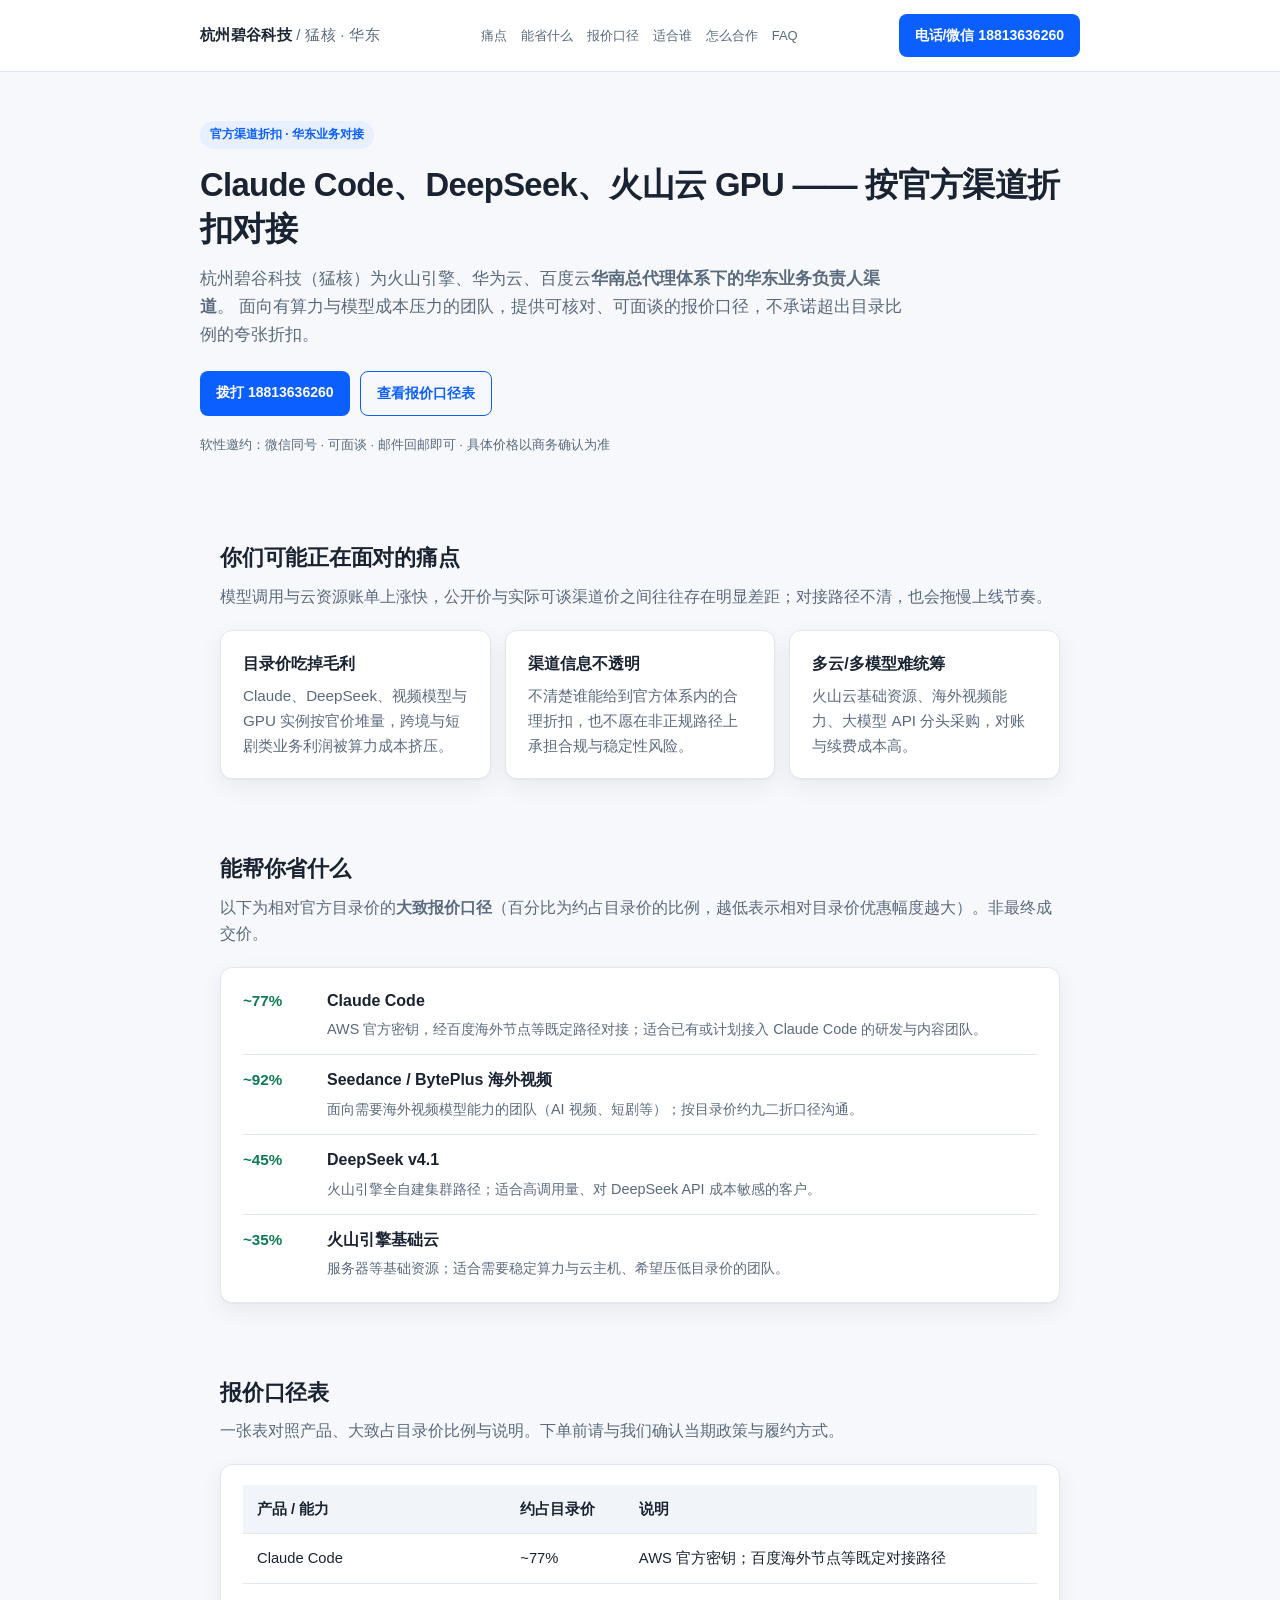
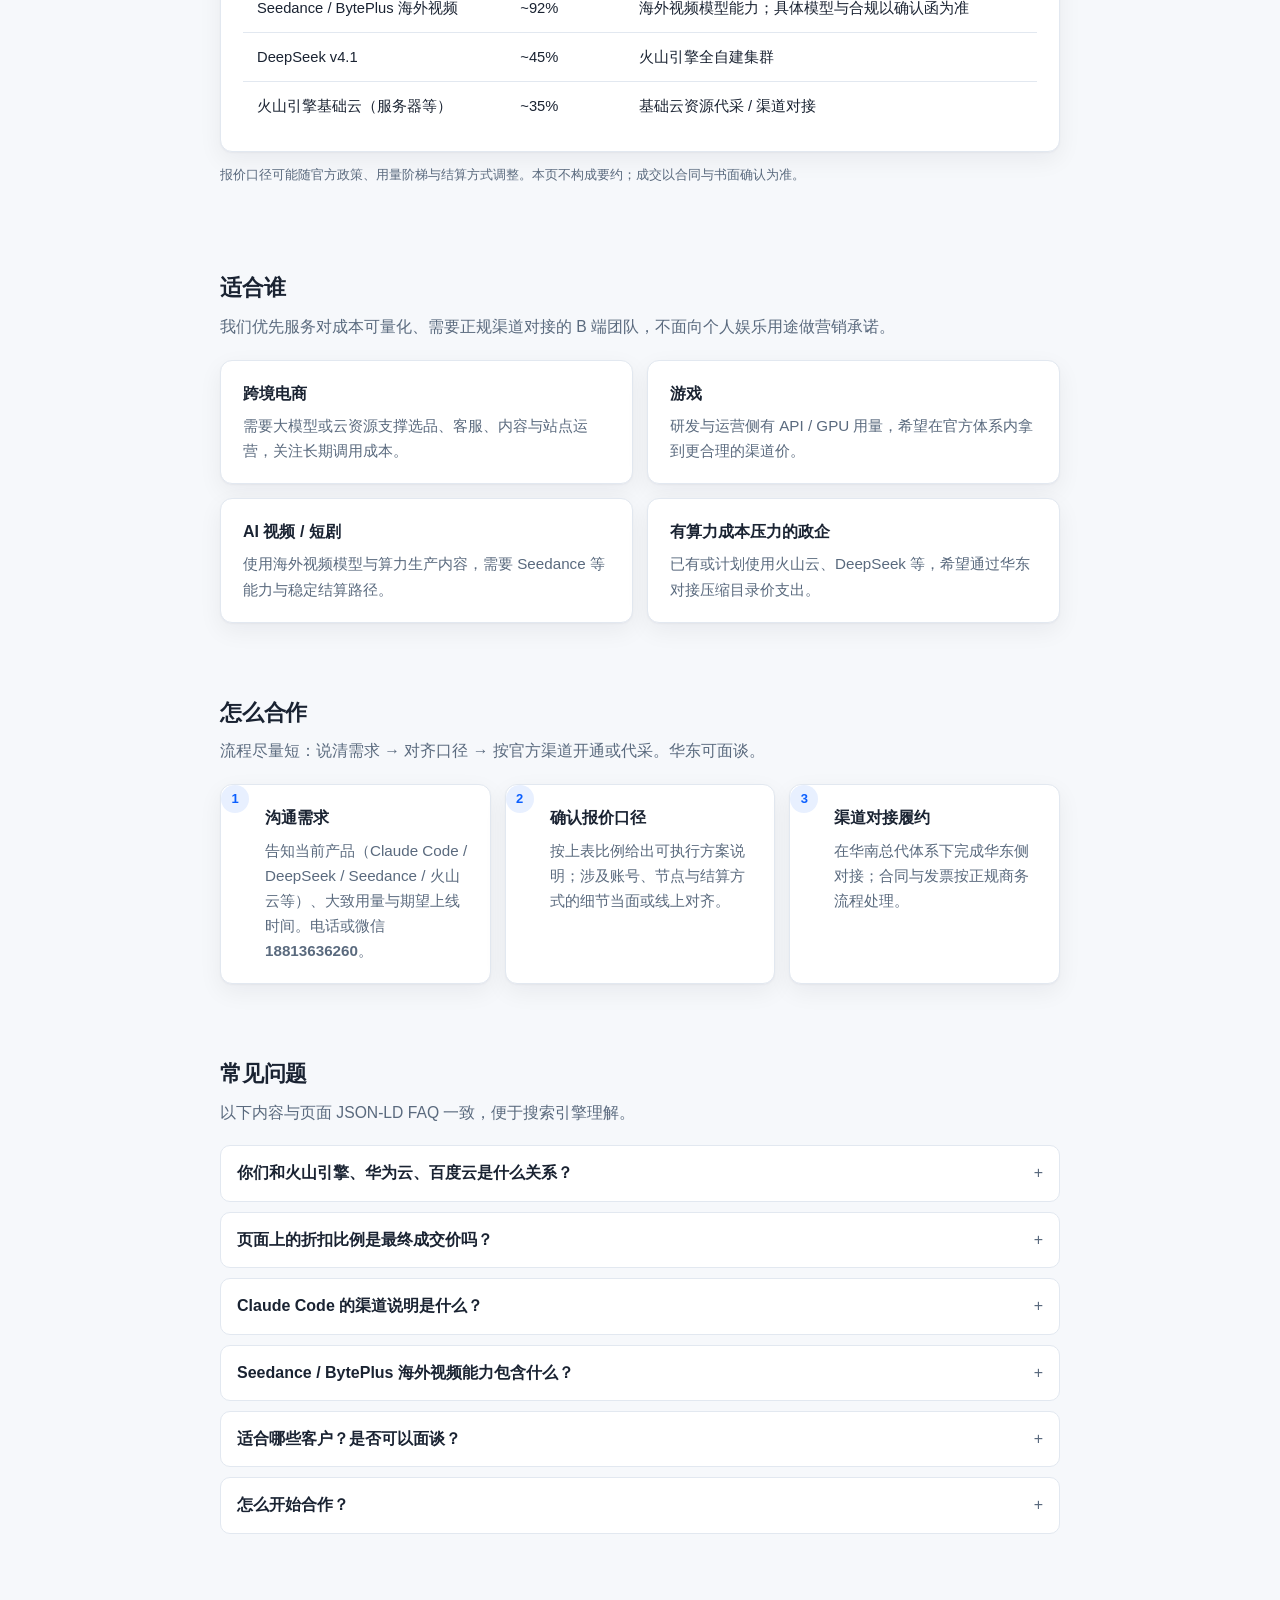
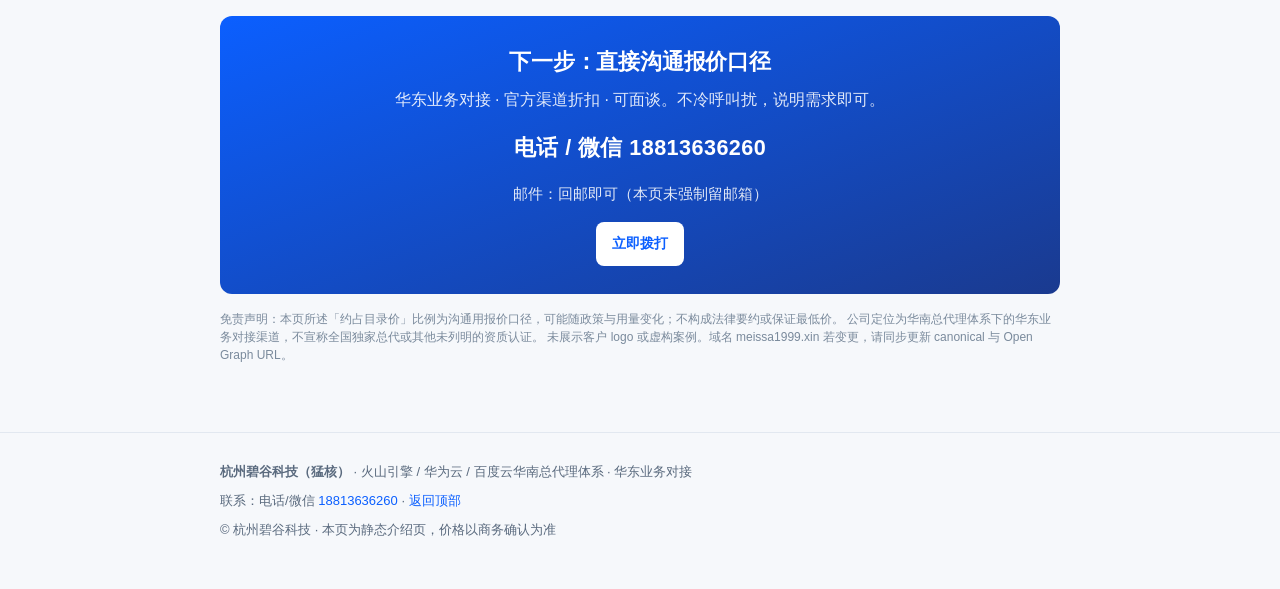
==== docs/index.html @ 82a1b421 "Fix Pages 404: publish SEO landing in docs/ GitHub Pages serves main from /docs, which previously co" ====
<!DOCTYPE html>
<html lang="zh-CN">
<head>
  <meta charset="UTF-8">
  <meta name="viewport" content="width=device-width, initial-scale=1">
  <title>Claude Code / DeepSeek / 火山云 GPU 官方渠道折扣｜杭州碧谷科技（猛核）华东</title>
  <!-- Canonical：部署到正式域名后请改下方 URL；当前占位为 meissa1999.xin -->
  <link rel="canonical" href="https://meissa1999.xin/">
  <meta name="description" content="杭州碧谷科技（猛核）为火山引擎、华为云、百度云华南总代理体系下华东业务对接渠道。Claude Code、DeepSeek、Seedance 海外视频与火山云基础资源按官方渠道折扣对接，电话/微信 18813636260。">
  <meta name="keywords" content="Claude Code 折扣,DeepSeek API 折扣,火山云 GPU 代采,Seedance 海外 价格,BytePlus 视频模型,火山引擎 折扣,百度云 海外节点,AI 算力成本,跨境电商 AI,短剧算力">
  <meta name="robots" content="index,follow">
  <meta property="og:type" content="website">
  <meta property="og:locale" content="zh_CN">
  <meta property="og:url" content="https://meissa1999.xin/">
  <meta property="og:title" content="Claude Code / DeepSeek / 火山云 GPU 官方渠道折扣｜杭州碧谷科技（猛核）">
  <meta property="og:description" content="华南总代体系下华东对接：Claude Code、DeepSeek、Seedance 海外视频与火山云基础资源，按优势报价口径对接。电话/微信 18813636260。">
  <meta property="og:site_name" content="杭州碧谷科技（猛核）">
  <meta name="twitter:card" content="summary">
  <meta name="twitter:title" content="Claude Code / DeepSeek / 火山云 GPU 官方渠道折扣｜猛核华东">
  <meta name="twitter:description" content="官方渠道折扣对接 Claude Code、DeepSeek、Seedance 与火山云。电话/微信 18813636260。">
  <style>
    :root {
      --bg: #f6f8fb;
      --card: #ffffff;
      --text: #1a2332;
      --muted: #5a6a7e;
      --line: #e2e8f0;
      --accent: #0b5fff;
      --accent-soft: #e8f0ff;
      --ok: #0d7a4f;
      --radius: 12px;
      --shadow: 0 1px 2px rgba(16, 24, 40, 0.04), 0 8px 24px rgba(16, 24, 40, 0.06);
      --max: 880px;
    }
    * { box-sizing: border-box; }
    html { scroll-behavior: smooth; }
    body {
      margin: 0;
      font-family: -apple-system, BlinkMacSystemFont, "Segoe UI", "PingFang SC", "Hiragino Sans GB", "Microsoft YaHei", sans-serif;
      color: var(--text);
      background: var(--bg);
      line-height: 1.65;
      font-size: 16px;
    }
    a { color: var(--accent); text-decoration: none; }
    a:hover { text-decoration: underline; }
    .wrap { max-width: var(--max); margin: 0 auto; padding: 0 20px; }
    header {
      background: var(--card);
      border-bottom: 1px solid var(--line);
      position: sticky;
      top: 0;
      z-index: 20;
    }
    .nav {
      display: flex;
      flex-wrap: wrap;
      align-items: center;
      justify-content: space-between;
      gap: 12px;
      padding: 14px 0;
    }
    .brand {
      font-weight: 700;
      color: var(--text);
      font-size: 15px;
      letter-spacing: 0.02em;
    }
    .brand span { color: var(--muted); font-weight: 500; }
    .nav-links {
      display: flex;
      flex-wrap: wrap;
      gap: 8px 14px;
      font-size: 13px;
    }
    .nav-links a { color: var(--muted); }
    .nav-links a:hover { color: var(--accent); }
    .cta-btn {
      display: inline-block;
      background: var(--accent);
      color: #fff !important;
      padding: 10px 16px;
      border-radius: 8px;
      font-size: 14px;
      font-weight: 600;
      text-decoration: none !important;
      white-space: nowrap;
    }
    .cta-btn:hover { filter: brightness(1.05); }
    .cta-btn.ghost {
      background: transparent;
      color: var(--accent) !important;
      border: 1px solid var(--accent);
    }
    .hero {
      padding: 48px 0 36px;
    }
    .badge {
      display: inline-block;
      background: var(--accent-soft);
      color: var(--accent);
      font-size: 12px;
      font-weight: 600;
      padding: 4px 10px;
      border-radius: 999px;
      margin-bottom: 14px;
    }
    h1 {
      font-size: clamp(1.55rem, 4vw, 2.05rem);
      line-height: 1.35;
      margin: 0 0 14px;
      font-weight: 750;
      letter-spacing: -0.02em;
    }
    .lead {
      color: var(--muted);
      font-size: 1.05rem;
      margin: 0 0 22px;
      max-width: 42em;
    }
    .hero-actions {
      display: flex;
      flex-wrap: wrap;
      gap: 10px;
      margin-bottom: 18px;
    }
    .note {
      font-size: 13px;
      color: var(--muted);
    }
    section {
      padding: 36px 0;
    }
    section h2 {
      font-size: 1.35rem;
      margin: 0 0 8px;
      letter-spacing: -0.01em;
    }
    .section-intro {
      color: var(--muted);
      margin: 0 0 20px;
      font-size: 0.98rem;
    }
    .card {
      background: var(--card);
      border: 1px solid var(--line);
      border-radius: var(--radius);
      box-shadow: var(--shadow);
      padding: 20px 22px;
    }
    .grid {
      display: grid;
      gap: 14px;
    }
    @media (min-width: 640px) {
      .grid-2 { grid-template-columns: 1fr 1fr; }
      .grid-3 { grid-template-columns: 1fr 1fr 1fr; }
    }
    .pain-item h3, .who-item h3, .step h3 {
      font-size: 1rem;
      margin: 0 0 6px;
    }
    .pain-item p, .who-item p, .step p {
      margin: 0;
      color: var(--muted);
      font-size: 0.95rem;
    }
    .save-list {
      list-style: none;
      padding: 0;
      margin: 0;
    }
    .save-list li {
      padding: 12px 0;
      border-bottom: 1px solid var(--line);
      display: flex;
      gap: 12px;
      align-items: flex-start;
    }
    .save-list li:last-child { border-bottom: none; padding-bottom: 0; }
    .save-list li:first-child { padding-top: 0; }
    .pct {
      flex: 0 0 auto;
      min-width: 72px;
      font-weight: 700;
      color: var(--ok);
      font-size: 0.95rem;
    }
    .save-list strong { display: block; margin-bottom: 2px; }
    .save-list span { color: var(--muted); font-size: 0.9rem; }
    .table-wrap { overflow-x: auto; -webkit-overflow-scrolling: touch; }
    table {
      width: 100%;
      border-collapse: collapse;
      font-size: 0.92rem;
      min-width: 560px;
    }
    th, td {
      text-align: left;
      padding: 12px 14px;
      border-bottom: 1px solid var(--line);
      vertical-align: top;
    }
    th {
      background: #f1f5f9;
      font-weight: 600;
      color: var(--text);
      white-space: nowrap;
    }
    tr:last-child td { border-bottom: none; }
    .table-note {
      margin-top: 12px;
      font-size: 13px;
      color: var(--muted);
    }
    .steps { counter-reset: step; }
    .step {
      position: relative;
      padding-left: 44px;
    }
    .step::before {
      counter-increment: step;
      content: counter(step);
      position: absolute;
      left: 0;
      top: 0;
      width: 28px;
      height: 28px;
      border-radius: 50%;
      background: var(--accent-soft);
      color: var(--accent);
      font-weight: 700;
      font-size: 13px;
      display: flex;
      align-items: center;
      justify-content: center;
    }
    .faq details {
      background: var(--card);
      border: 1px solid var(--line);
      border-radius: 10px;
      padding: 14px 16px;
      margin-bottom: 10px;
    }
    .faq summary {
      cursor: pointer;
      font-weight: 600;
      list-style: none;
    }
    .faq summary::-webkit-details-marker { display: none; }
    .faq summary::after {
      content: "+";
      float: right;
      color: var(--muted);
      font-weight: 400;
    }
    .faq details[open] summary::after { content: "−"; }
    .faq details p {
      margin: 10px 0 0;
      color: var(--muted);
      font-size: 0.95rem;
    }
    .cta-band {
      background: linear-gradient(160deg, #0b5fff 0%, #1a3a8f 100%);
      color: #fff;
      border-radius: var(--radius);
      padding: 28px 24px;
      text-align: center;
    }
    .cta-band h2 { color: #fff; margin-bottom: 8px; }
    .cta-band p { color: rgba(255,255,255,0.88); margin: 0 0 16px; }
    .cta-band .cta-btn {
      background: #fff;
      color: var(--accent) !important;
    }
    .cta-band .phone {
      font-size: 1.35rem;
      font-weight: 700;
      letter-spacing: 0.02em;
      margin: 8px 0 16px;
    }
    .cta-band .phone a { color: #fff; text-decoration: none; }
    footer {
      padding: 28px 0 40px;
      border-top: 1px solid var(--line);
      margin-top: 20px;
    }
    footer p {
      margin: 0 0 8px;
      font-size: 13px;
      color: var(--muted);
    }
    .disclaimer {
      font-size: 12px;
      color: #7a8a9c;
      margin-top: 16px;
      line-height: 1.5;
    }
  </style>
  <script type="application/ld+json">
  {
    "@context": "https://schema.org",
    "@type": "FAQPage",
    "mainEntity": [
      {
        "@type": "Question",
        "name": "你们和火山引擎、华为云、百度云是什么关系？",
        "acceptedAnswer": {
          "@type": "Answer",
          "text": "杭州碧谷科技（猛核）处于火山引擎、华为云、百度云华南总代理体系下，负责华东业务对接。我们提供官方渠道折扣口径的采购与对接服务，并非宣称全国独家总代。"
        }
      },
      {
        "@type": "Question",
        "name": "页面上的折扣比例是最终成交价吗？",
        "acceptedAnswer": {
          "@type": "Answer",
          "text": "不是。所列比例为相对官方目录价的大致报价口径，具体以商务确认、合同与当期政策为准。用量、账号类型、结算方式都会影响最终价格。"
        }
      },
      {
        "@type": "Question",
        "name": "Claude Code 的渠道说明是什么？",
        "acceptedAnswer": {
          "@type": "Answer",
          "text": "Claude Code 按约官方目录价 77% 的口径对接，路径为 AWS 官方密钥经百度海外节点等既定方式；细节可在沟通中说明，以当期可履约方案为准。"
        }
      },
      {
        "@type": "Question",
        "name": "Seedance / BytePlus 海外视频能力包含什么？",
        "acceptedAnswer": {
          "@type": "Answer",
          "text": "Seedance / BytePlus 海外视频模型约按官方目录价 92% 对接，面向需要海外视频模型能力的团队（如 AI 视频、短剧等场景）。具体模型清单与合规要求以官方与商务确认为准。"
        }
      },
      {
        "@type": "Question",
        "name": "适合哪些客户？是否可以面谈？",
        "acceptedAnswer": {
          "@type": "Answer",
          "text": "主要面向跨境电商、游戏、AI 视频/短剧，以及有算力成本压力的政企客户。华东地区可约定面谈；电话/微信 18813636260，邮件也可回邮即可。"
        }
      },
      {
        "@type": "Question",
        "name": "怎么开始合作？",
        "acceptedAnswer": {
          "@type": "Answer",
          "text": "先说明当前用量与产品需求，我们给出对应报价口径与对接路径；确认方案后按官方渠道流程开通或代采。联系电话/微信 18813636260。"
        }
      }
    ]
  }
  </script>
</head>
<body>
  <header>
    <div class="wrap nav">
      <div class="brand">杭州碧谷科技 <span>/ 猛核 · 华东</span></div>
      <nav class="nav-links" aria-label="页面导航">
        <a href="#pain">痛点</a>
        <a href="#save">能省什么</a>
        <a href="#pricing">报价口径</a>
        <a href="#who">适合谁</a>
        <a href="#coop">怎么合作</a>
        <a href="#faq">FAQ</a>
      </nav>
      <a class="cta-btn" href="#contact">电话/微信 18813636260</a>
    </div>
  </header>

  <main>
    <div class="wrap hero" id="top">
      <div class="badge">官方渠道折扣 · 华东业务对接</div>
      <h1>Claude Code、DeepSeek、火山云 GPU —— 按官方渠道折扣对接</h1>
      <p class="lead">
        杭州碧谷科技（猛核）为火山引擎、华为云、百度云<strong>华南总代理体系下的华东业务负责人渠道</strong>。
        面向有算力与模型成本压力的团队，提供可核对、可面谈的报价口径，不承诺超出目录比例的夸张折扣。
      </p>
      <div class="hero-actions">
        <a class="cta-btn" href="tel:18813636260">拨打 18813636260</a>
        <a class="cta-btn ghost" href="#pricing">查看报价口径表</a>
      </div>
      <p class="note">软性邀约：微信同号 · 可面谈 · 邮件回邮即可 · 具体价格以商务确认为准</p>
    </div>

    <section id="pain">
      <div class="wrap">
        <h2>你们可能正在面对的痛点</h2>
        <p class="section-intro">模型调用与云资源账单上涨快，公开价与实际可谈渠道价之间往往存在明显差距；对接路径不清，也会拖慢上线节奏。</p>
        <div class="grid grid-3">
          <div class="card pain-item">
            <h3>目录价吃掉毛利</h3>
            <p>Claude、DeepSeek、视频模型与 GPU 实例按官价堆量，跨境与短剧类业务利润被算力成本挤压。</p>
          </div>
          <div class="card pain-item">
            <h3>渠道信息不透明</h3>
            <p>不清楚谁能给到官方体系内的合理折扣，也不愿在非正规路径上承担合规与稳定性风险。</p>
          </div>
          <div class="card pain-item">
            <h3>多云/多模型难统筹</h3>
            <p>火山云基础资源、海外视频能力、大模型 API 分头采购，对账与续费成本高。</p>
          </div>
        </div>
      </div>
    </section>

    <section id="save">
      <div class="wrap">
        <h2>能帮你省什么</h2>
        <p class="section-intro">以下为相对官方目录价的<strong>大致报价口径</strong>（百分比为约占目录价的比例，越低表示相对目录价优惠幅度越大）。非最终成交价。</p>
        <div class="card">
          <ul class="save-list">
            <li>
              <div class="pct">~77%</div>
              <div>
                <strong>Claude Code</strong>
                <span>AWS 官方密钥，经百度海外节点等既定路径对接；适合已有或计划接入 Claude Code 的研发与内容团队。</span>
              </div>
            </li>
            <li>
              <div class="pct">~92%</div>
              <div>
                <strong>Seedance / BytePlus 海外视频</strong>
                <span>面向需要海外视频模型能力的团队（AI 视频、短剧等）；按目录价约九二折口径沟通。</span>
              </div>
            </li>
            <li>
              <div class="pct">~45%</div>
              <div>
                <strong>DeepSeek v4.1</strong>
                <span>火山引擎全自建集群路径；适合高调用量、对 DeepSeek API 成本敏感的客户。</span>
              </div>
            </li>
            <li>
              <div class="pct">~35%</div>
              <div>
                <strong>火山引擎基础云</strong>
                <span>服务器等基础资源；适合需要稳定算力与云主机、希望压低目录价的团队。</span>
              </div>
            </li>
          </ul>
        </div>
      </div>
    </section>

    <section id="pricing">
      <div class="wrap">
        <h2>报价口径表</h2>
        <p class="section-intro">一张表对照产品、大致占目录价比例与说明。下单前请与我们确认当期政策与履约方式。</p>
        <div class="card table-wrap">
          <table>
            <thead>
              <tr>
                <th>产品 / 能力</th>
                <th>约占目录价</th>
                <th>说明</th>
              </tr>
            </thead>
            <tbody>
              <tr>
                <td>Claude Code</td>
                <td>~77%</td>
                <td>AWS 官方密钥；百度海外节点等既定对接路径</td>
              </tr>
              <tr>
                <td>Seedance / BytePlus 海外视频</td>
                <td>~92%</td>
                <td>海外视频模型能力；具体模型与合规以确认函为准</td>
              </tr>
              <tr>
                <td>DeepSeek v4.1</td>
                <td>~45%</td>
                <td>火山引擎全自建集群</td>
              </tr>
              <tr>
                <td>火山引擎基础云（服务器等）</td>
                <td>~35%</td>
                <td>基础云资源代采 / 渠道对接</td>
              </tr>
            </tbody>
          </table>
        </div>
        <p class="table-note">报价口径可能随官方政策、用量阶梯与结算方式调整。本页不构成要约；成交以合同与书面确认为准。</p>
      </div>
    </section>

    <section id="who">
      <div class="wrap">
        <h2>适合谁</h2>
        <p class="section-intro">我们优先服务对成本可量化、需要正规渠道对接的 B 端团队，不面向个人娱乐用途做营销承诺。</p>
        <div class="grid grid-2">
          <div class="card who-item">
            <h3>跨境电商</h3>
            <p>需要大模型或云资源支撑选品、客服、内容与站点运营，关注长期调用成本。</p>
          </div>
          <div class="card who-item">
            <h3>游戏</h3>
            <p>研发与运营侧有 API / GPU 用量，希望在官方体系内拿到更合理的渠道价。</p>
          </div>
          <div class="card who-item">
            <h3>AI 视频 / 短剧</h3>
            <p>使用海外视频模型与算力生产内容，需要 Seedance 等能力与稳定结算路径。</p>
          </div>
          <div class="card who-item">
            <h3>有算力成本压力的政企</h3>
            <p>已有或计划使用火山云、DeepSeek 等，希望通过华东对接压缩目录价支出。</p>
          </div>
        </div>
      </div>
    </section>

    <section id="coop">
      <div class="wrap">
        <h2>怎么合作</h2>
        <p class="section-intro">流程尽量短：说清需求 → 对齐口径 → 按官方渠道开通或代采。华东可面谈。</p>
        <div class="grid grid-3 steps">
          <div class="card step">
            <h3>沟通需求</h3>
            <p>告知当前产品（Claude Code / DeepSeek / Seedance / 火山云等）、大致用量与期望上线时间。电话或微信 <strong>18813636260</strong>。</p>
          </div>
          <div class="card step">
            <h3>确认报价口径</h3>
            <p>按上表比例给出可执行方案说明；涉及账号、节点与结算方式的细节当面或线上对齐。</p>
          </div>
          <div class="card step">
            <h3>渠道对接履约</h3>
            <p>在华南总代体系下完成华东侧对接；合同与发票按正规商务流程处理。</p>
          </div>
        </div>
      </div>
    </section>

    <section id="faq" class="faq">
      <div class="wrap">
        <h2>常见问题</h2>
        <p class="section-intro">以下内容与页面 JSON-LD FAQ 一致，便于搜索引擎理解。</p>
        <details>
          <summary>你们和火山引擎、华为云、百度云是什么关系？</summary>
          <p>杭州碧谷科技（猛核）处于火山引擎、华为云、百度云华南总代理体系下，负责华东业务对接。我们提供官方渠道折扣口径的采购与对接服务，并非宣称全国独家总代。</p>
        </details>
        <details>
          <summary>页面上的折扣比例是最终成交价吗？</summary>
          <p>不是。所列比例为相对官方目录价的大致报价口径，具体以商务确认、合同与当期政策为准。用量、账号类型、结算方式都会影响最终价格。</p>
        </details>
        <details>
          <summary>Claude Code 的渠道说明是什么？</summary>
          <p>Claude Code 按约官方目录价 77% 的口径对接，路径为 AWS 官方密钥经百度海外节点等既定方式；细节可在沟通中说明，以当期可履约方案为准。</p>
        </details>
        <details>
          <summary>Seedance / BytePlus 海外视频能力包含什么？</summary>
          <p>Seedance / BytePlus 海外视频模型约按官方目录价 92% 对接，面向需要海外视频模型能力的团队（如 AI 视频、短剧等场景）。具体模型清单与合规要求以官方与商务确认为准。</p>
        </details>
        <details>
          <summary>适合哪些客户？是否可以面谈？</summary>
          <p>主要面向跨境电商、游戏、AI 视频/短剧，以及有算力成本压力的政企客户。华东地区可约定面谈；电话/微信 18813636260，邮件也可回邮即可。</p>
        </details>
        <details>
          <summary>怎么开始合作？</summary>
          <p>先说明当前用量与产品需求，我们给出对应报价口径与对接路径；确认方案后按官方渠道流程开通或代采。联系电话/微信 18813636260。</p>
        </details>
      </div>
    </section>

    <section id="contact">
      <div class="wrap">
        <div class="cta-band">
          <h2>下一步：直接沟通报价口径</h2>
          <p>华东业务对接 · 官方渠道折扣 · 可面谈。不冷呼叫扰，说明需求即可。</p>
          <p class="phone"><a href="tel:18813636260">电话 / 微信 18813636260</a></p>
          <p style="margin-bottom:16px;font-size:0.95rem;">邮件：回邮即可（本页未强制留邮箱）</p>
          <a class="cta-btn" href="tel:18813636260">立即拨打</a>
        </div>
        <p class="disclaimer">
          免责声明：本页所述「约占目录价」比例为沟通用报价口径，可能随政策与用量变化；不构成法律要约或保证最低价。
          公司定位为华南总代理体系下的华东业务对接渠道，不宣称全国独家总代或其他未列明的资质认证。
          未展示客户 logo 或虚构案例。域名 meissa1999.xin 若变更，请同步更新 canonical 与 Open Graph URL。
        </p>
      </div>
    </section>
  </main>

  <footer>
    <div class="wrap">
      <p><strong>杭州碧谷科技（猛核）</strong> · 火山引擎 / 华为云 / 百度云华南总代理体系 · 华东业务对接</p>
      <p>联系：电话/微信 <a href="tel:18813636260">18813636260</a> · <a href="#top">返回顶部</a></p>
      <p>© 杭州碧谷科技 · 本页为静态介绍页，价格以商务确认为准</p>
    </div>
  </footer>
</body>
</html>
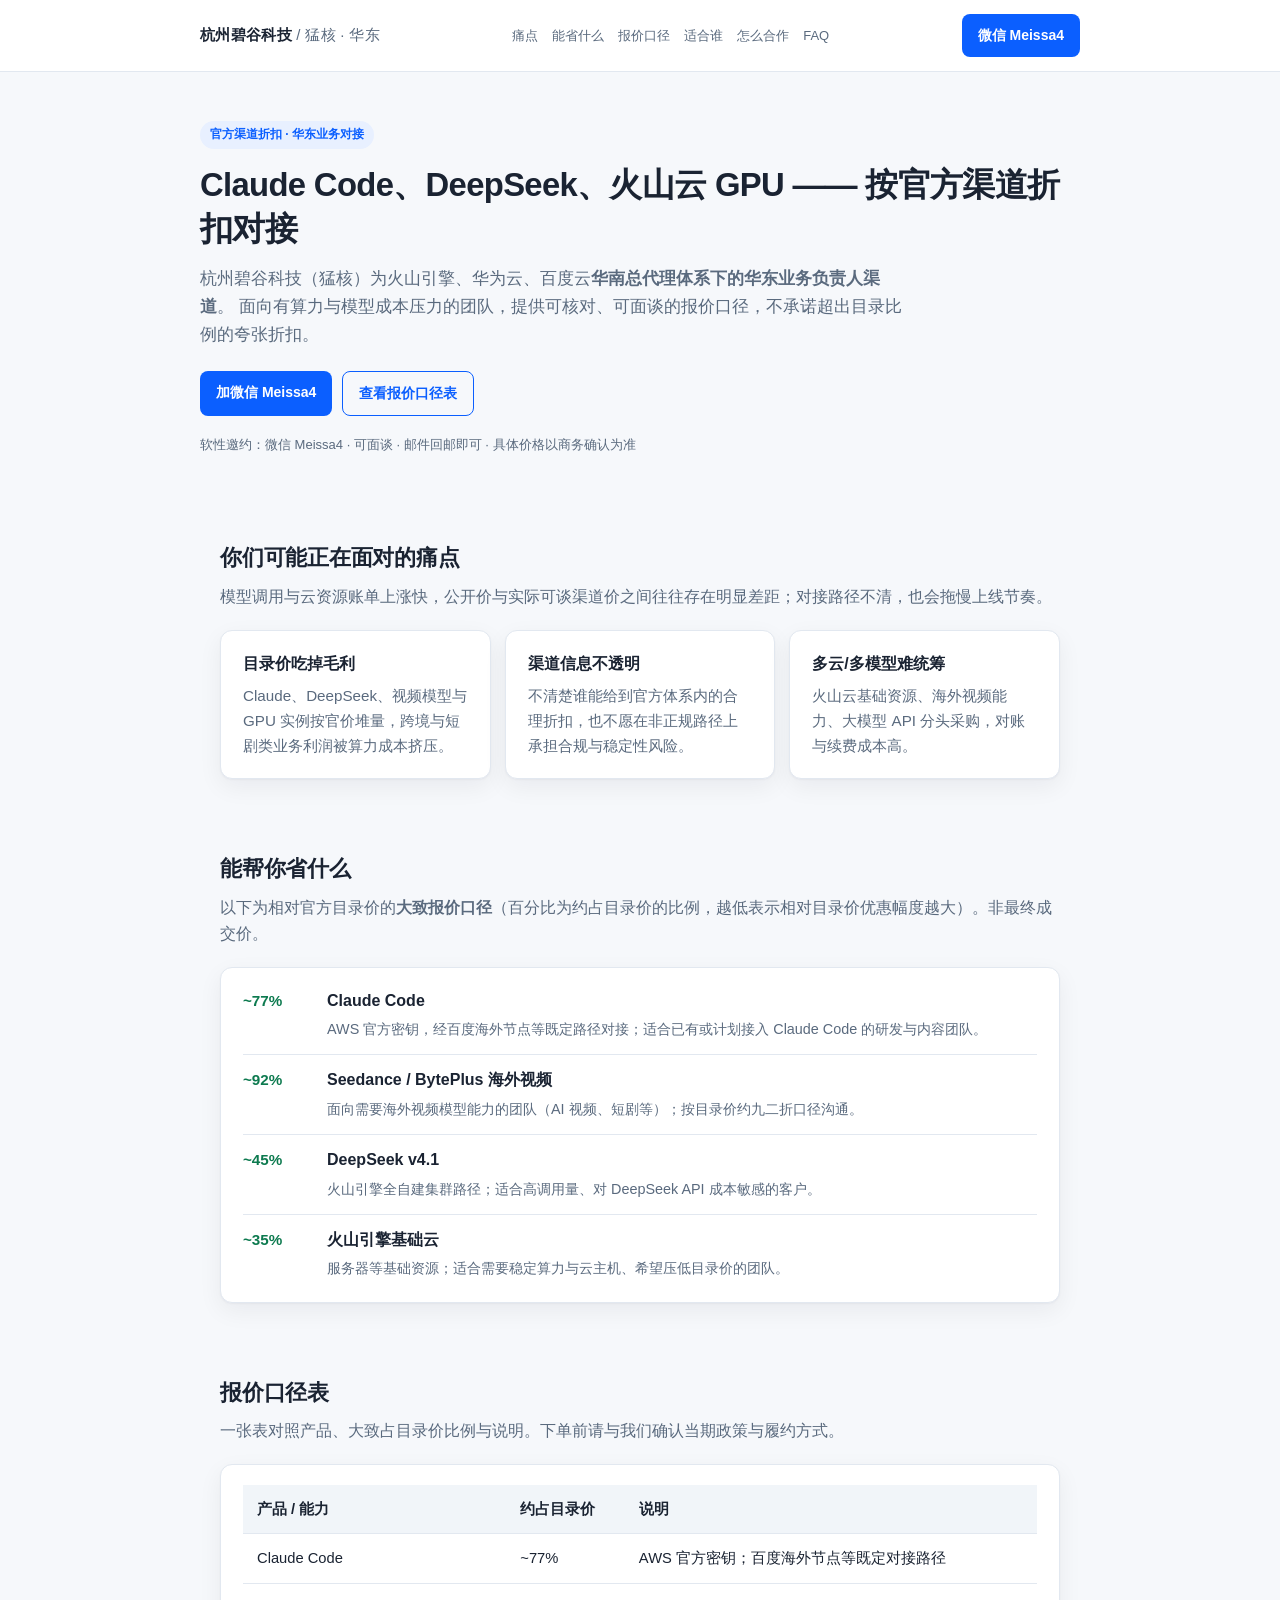
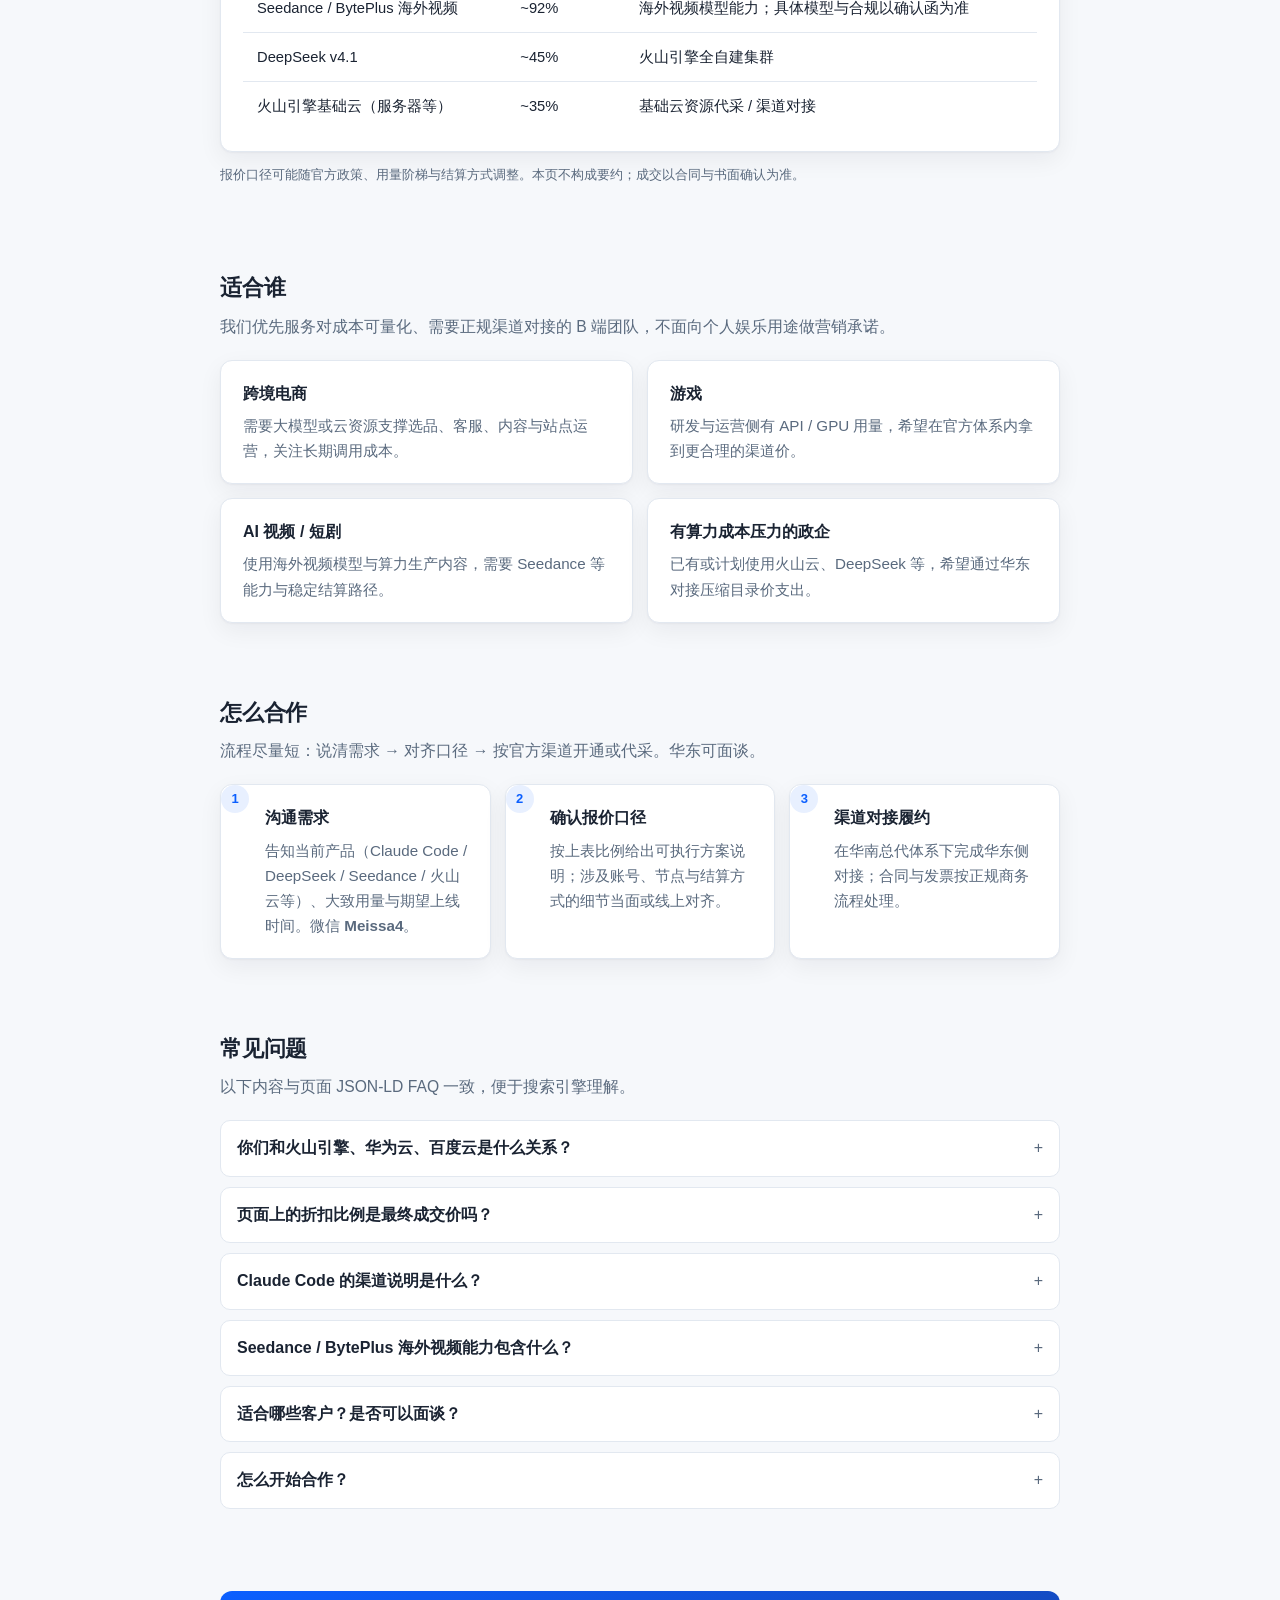
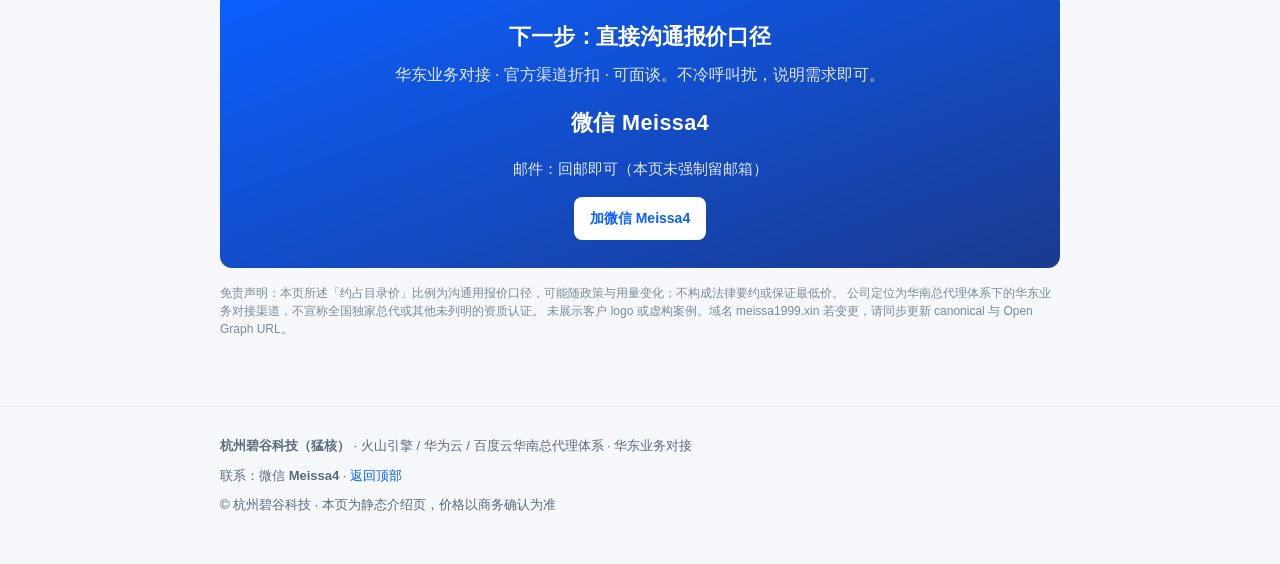
==== commit 08e038e4: "Hide phone; contact via WeChat Meissa4 Remove public phone 18813636260 from the SEO landing in docs/" ====
--- a/docs/index.html
+++ b/docs/index.html
@@ -6,18 +6,18 @@
   <title>Claude Code / DeepSeek / 火山云 GPU 官方渠道折扣｜杭州碧谷科技（猛核）华东</title>
   <!-- Canonical：部署到正式域名后请改下方 URL；当前占位为 meissa1999.xin -->
   <link rel="canonical" href="https://meissa1999.xin/">
-  <meta name="description" content="杭州碧谷科技（猛核）为火山引擎、华为云、百度云华南总代理体系下华东业务对接渠道。Claude Code、DeepSeek、Seedance 海外视频与火山云基础资源按官方渠道折扣对接，电话/微信 18813636260。">
+  <meta name="description" content="杭州碧谷科技（猛核）为火山引擎、华为云、百度云华南总代理体系下华东业务对接渠道。Claude Code、DeepSeek、Seedance 海外视频与火山云基础资源按官方渠道折扣对接，微信 Meissa4。">
   <meta name="keywords" content="Claude Code 折扣,DeepSeek API 折扣,火山云 GPU 代采,Seedance 海外 价格,BytePlus 视频模型,火山引擎 折扣,百度云 海外节点,AI 算力成本,跨境电商 AI,短剧算力">
   <meta name="robots" content="index,follow">
   <meta property="og:type" content="website">
   <meta property="og:locale" content="zh_CN">
   <meta property="og:url" content="https://meissa1999.xin/">
   <meta property="og:title" content="Claude Code / DeepSeek / 火山云 GPU 官方渠道折扣｜杭州碧谷科技（猛核）">
-  <meta property="og:description" content="华南总代体系下华东对接：Claude Code、DeepSeek、Seedance 海外视频与火山云基础资源，按优势报价口径对接。电话/微信 18813636260。">
+  <meta property="og:description" content="华南总代体系下华东对接：Claude Code、DeepSeek、Seedance 海外视频与火山云基础资源，按优势报价口径对接。微信 Meissa4。">
   <meta property="og:site_name" content="杭州碧谷科技（猛核）">
   <meta name="twitter:card" content="summary">
   <meta name="twitter:title" content="Claude Code / DeepSeek / 火山云 GPU 官方渠道折扣｜猛核华东">
-  <meta name="twitter:description" content="官方渠道折扣对接 Claude Code、DeepSeek、Seedance 与火山云。电话/微信 18813636260。">
+  <meta name="twitter:description" content="官方渠道折扣对接 Claude Code、DeepSeek、Seedance 与火山云。微信 Meissa4。">
   <style>
     :root {
       --bg: #f6f8fb;
@@ -339,7 +339,7 @@
         "name": "适合哪些客户？是否可以面谈？",
         "acceptedAnswer": {
           "@type": "Answer",
-          "text": "主要面向跨境电商、游戏、AI 视频/短剧，以及有算力成本压力的政企客户。华东地区可约定面谈；电话/微信 18813636260，邮件也可回邮即可。"
+          "text": "主要面向跨境电商、游戏、AI 视频/短剧，以及有算力成本压力的政企客户。华东地区可约定面谈；微信 Meissa4，邮件也可回邮即可。"
         }
       },
       {
@@ -347,7 +347,7 @@
         "name": "怎么开始合作？",
         "acceptedAnswer": {
           "@type": "Answer",
-          "text": "先说明当前用量与产品需求，我们给出对应报价口径与对接路径；确认方案后按官方渠道流程开通或代采。联系电话/微信 18813636260。"
+          "text": "先说明当前用量与产品需求，我们给出对应报价口径与对接路径；确认方案后按官方渠道流程开通或代采。联系微信 Meissa4。"
         }
       }
     ]
@@ -366,7 +366,7 @@
         <a href="#coop">怎么合作</a>
         <a href="#faq">FAQ</a>
       </nav>
-      <a class="cta-btn" href="#contact">电话/微信 18813636260</a>
+      <a class="cta-btn" href="#contact">微信 Meissa4</a>
     </div>
   </header>
 
@@ -379,10 +379,10 @@
         面向有算力与模型成本压力的团队，提供可核对、可面谈的报价口径，不承诺超出目录比例的夸张折扣。
       </p>
       <div class="hero-actions">
-        <a class="cta-btn" href="tel:18813636260">拨打 18813636260</a>
+        <a class="cta-btn" href="#contact">加微信 Meissa4</a>
         <a class="cta-btn ghost" href="#pricing">查看报价口径表</a>
       </div>
-      <p class="note">软性邀约：微信同号 · 可面谈 · 邮件回邮即可 · 具体价格以商务确认为准</p>
+      <p class="note">软性邀约：微信 Meissa4 · 可面谈 · 邮件回邮即可 · 具体价格以商务确认为准</p>
     </div>
 
     <section id="pain">
@@ -518,7 +518,7 @@
         <div class="grid grid-3 steps">
           <div class="card step">
             <h3>沟通需求</h3>
-            <p>告知当前产品（Claude Code / DeepSeek / Seedance / 火山云等）、大致用量与期望上线时间。电话或微信 <strong>18813636260</strong>。</p>
+            <p>告知当前产品（Claude Code / DeepSeek / Seedance / 火山云等）、大致用量与期望上线时间。微信 <strong>Meissa4</strong>。</p>
           </div>
           <div class="card step">
             <h3>确认报价口径</h3>
@@ -554,11 +554,11 @@
         </details>
         <details>
           <summary>适合哪些客户？是否可以面谈？</summary>
-          <p>主要面向跨境电商、游戏、AI 视频/短剧，以及有算力成本压力的政企客户。华东地区可约定面谈；电话/微信 18813636260，邮件也可回邮即可。</p>
+          <p>主要面向跨境电商、游戏、AI 视频/短剧，以及有算力成本压力的政企客户。华东地区可约定面谈；微信 Meissa4，邮件也可回邮即可。</p>
         </details>
         <details>
           <summary>怎么开始合作？</summary>
-          <p>先说明当前用量与产品需求，我们给出对应报价口径与对接路径；确认方案后按官方渠道流程开通或代采。联系电话/微信 18813636260。</p>
+          <p>先说明当前用量与产品需求，我们给出对应报价口径与对接路径；确认方案后按官方渠道流程开通或代采。联系微信 Meissa4。</p>
         </details>
       </div>
     </section>
@@ -568,9 +568,9 @@
         <div class="cta-band">
           <h2>下一步：直接沟通报价口径</h2>
           <p>华东业务对接 · 官方渠道折扣 · 可面谈。不冷呼叫扰，说明需求即可。</p>
-          <p class="phone"><a href="tel:18813636260">电话 / 微信 18813636260</a></p>
+          <p class="phone"><a href="#contact">微信 Meissa4</a></p>
           <p style="margin-bottom:16px;font-size:0.95rem;">邮件：回邮即可（本页未强制留邮箱）</p>
-          <a class="cta-btn" href="tel:18813636260">立即拨打</a>
+          <a class="cta-btn" href="#contact">加微信 Meissa4</a>
         </div>
         <p class="disclaimer">
           免责声明：本页所述「约占目录价」比例为沟通用报价口径，可能随政策与用量变化；不构成法律要约或保证最低价。
@@ -584,7 +584,7 @@
   <footer>
     <div class="wrap">
       <p><strong>杭州碧谷科技（猛核）</strong> · 火山引擎 / 华为云 / 百度云华南总代理体系 · 华东业务对接</p>
-      <p>联系：电话/微信 <a href="tel:18813636260">18813636260</a> · <a href="#top">返回顶部</a></p>
+      <p>联系：微信 <strong>Meissa4</strong> · <a href="#top">返回顶部</a></p>
       <p>© 杭州碧谷科技 · 本页为静态介绍页，价格以商务确认为准</p>
     </div>
   </footer>
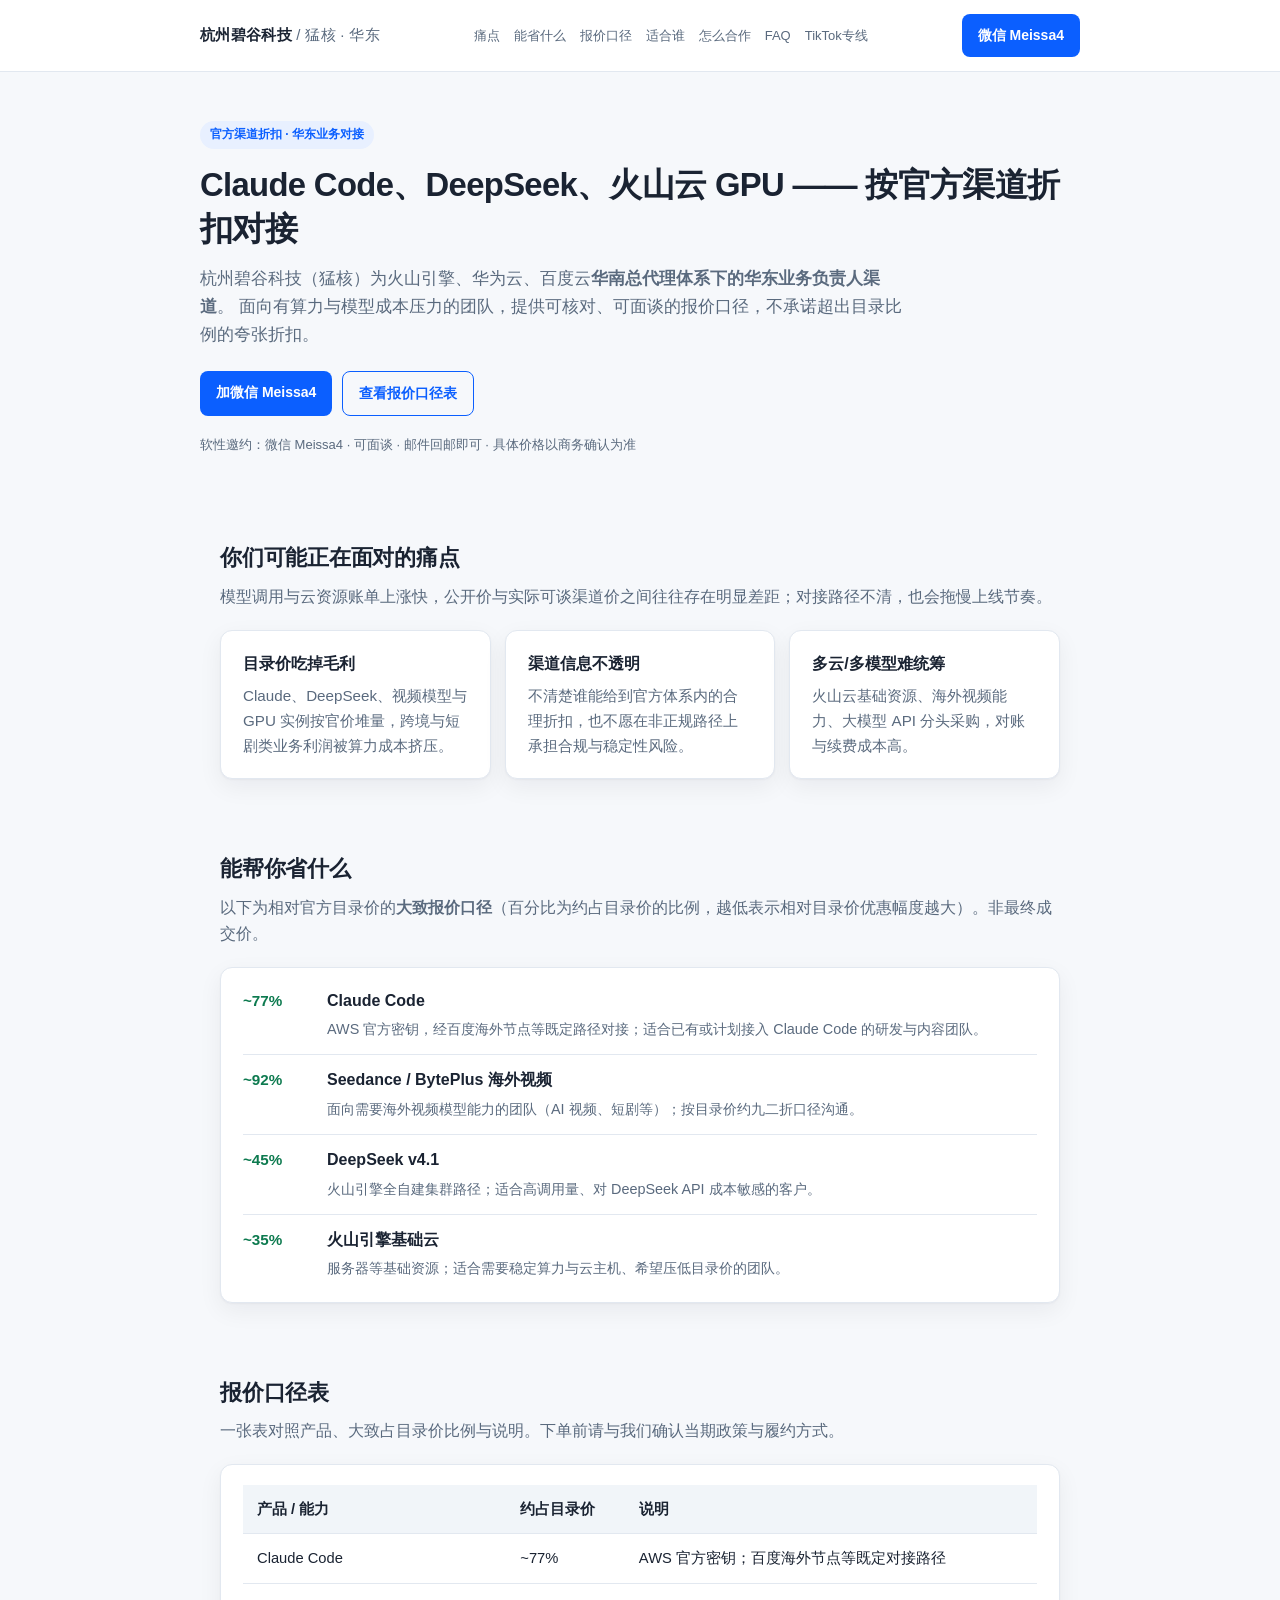
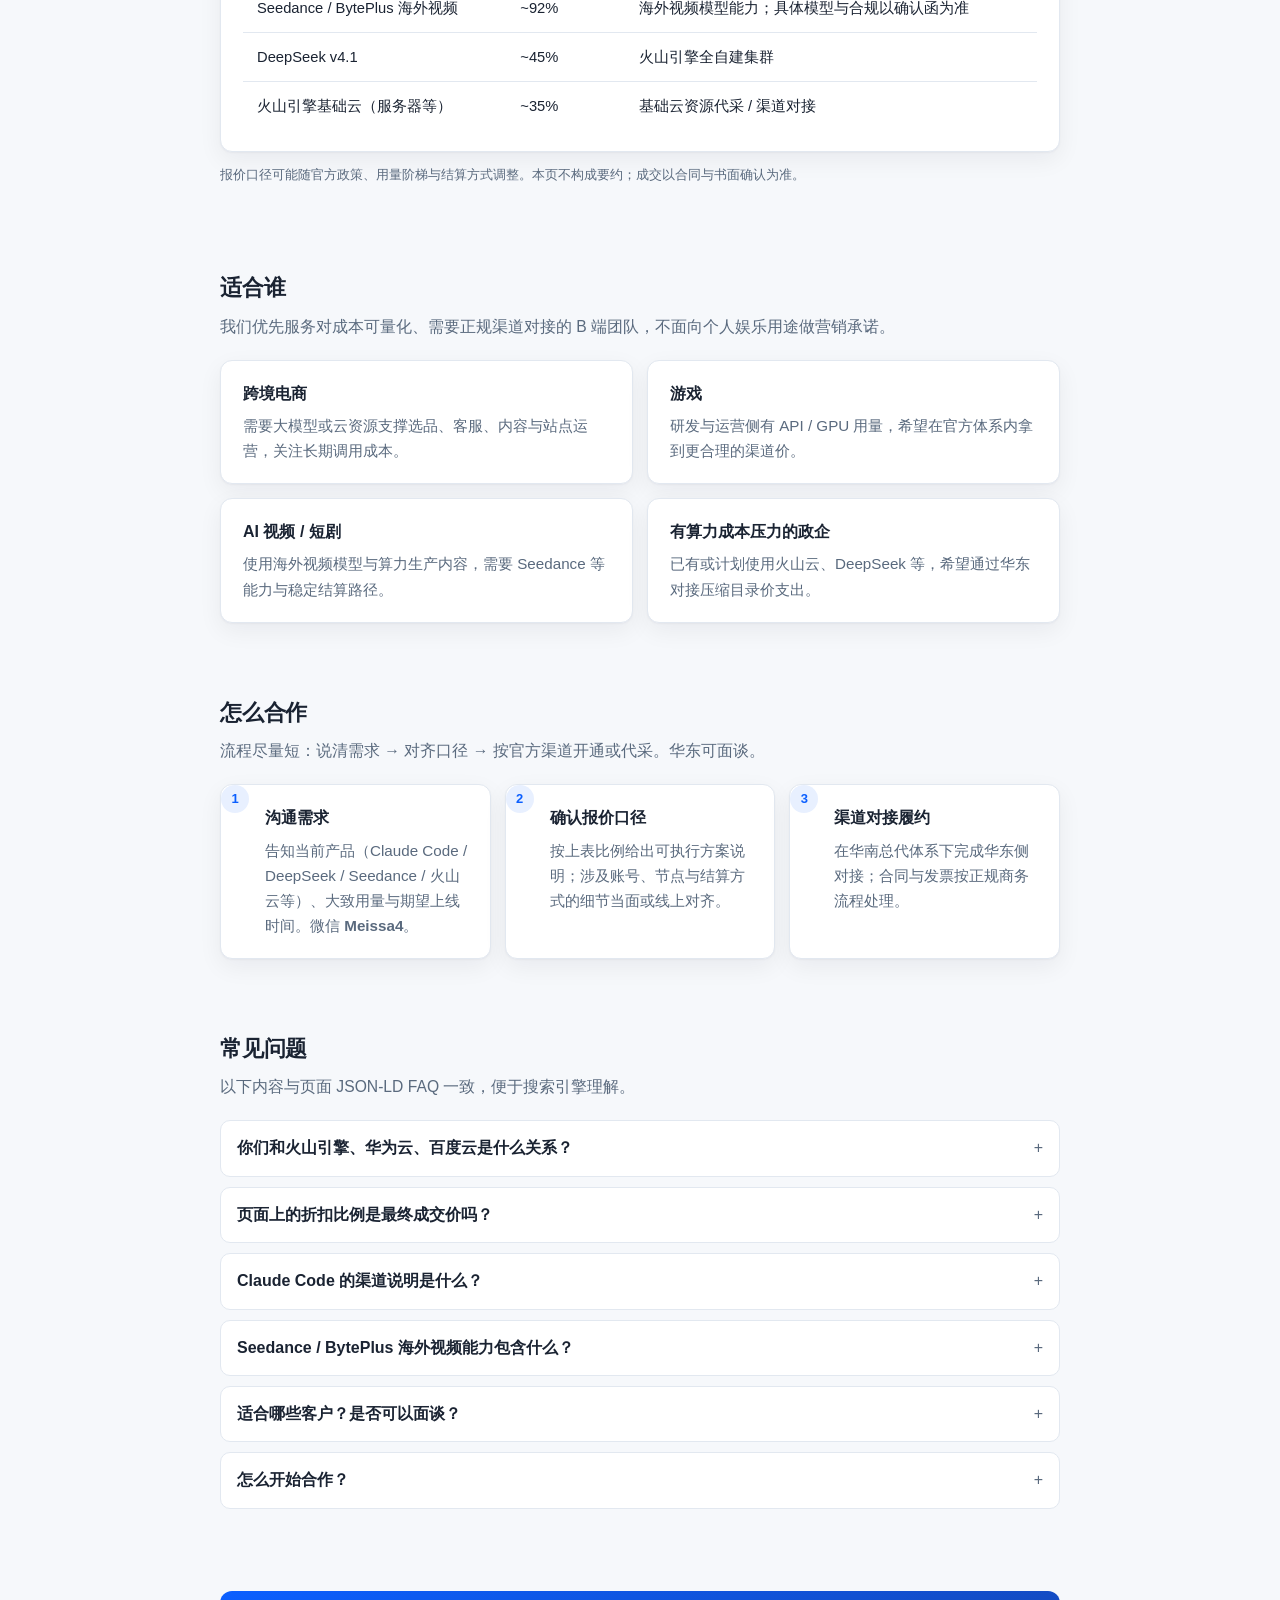
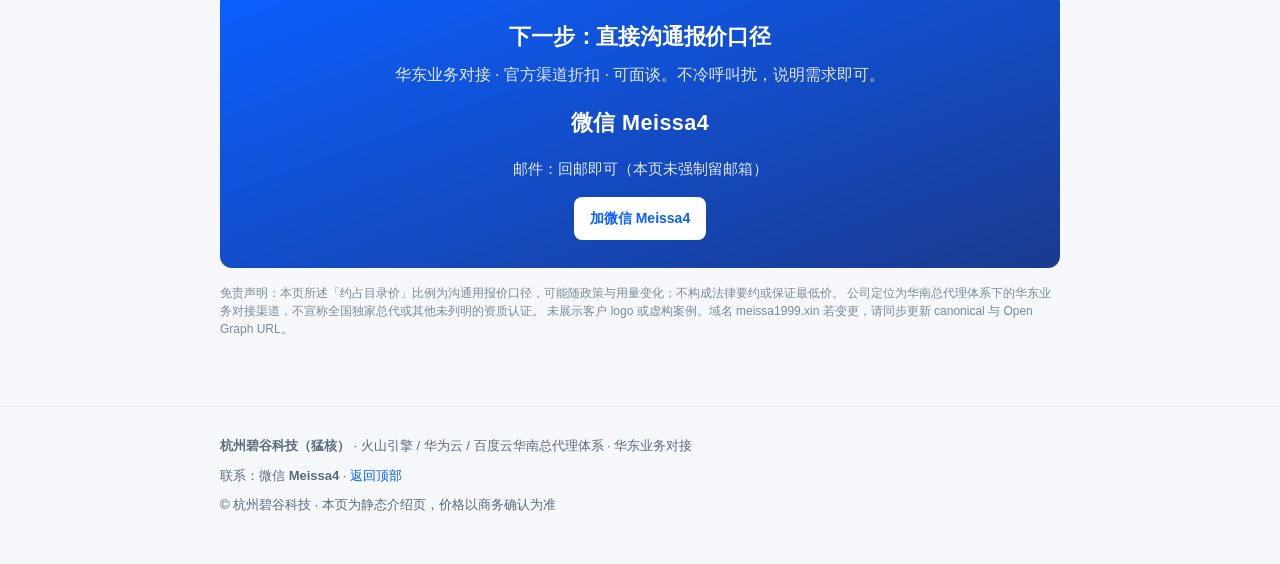
==== commit f72fbdd5: "Add TikTok专线 landing and nav link Publish the TikTok专线 / 紫猫云电脑 page under docs/tiktok-line and link " ====
--- a/docs/index.html
+++ b/docs/index.html
@@ -365,6 +365,7 @@
         <a href="#who">适合谁</a>
         <a href="#coop">怎么合作</a>
         <a href="#faq">FAQ</a>
+        <a href="/tiktok-line/">TikTok专线</a>
       </nav>
       <a class="cta-btn" href="#contact">微信 Meissa4</a>
     </div>
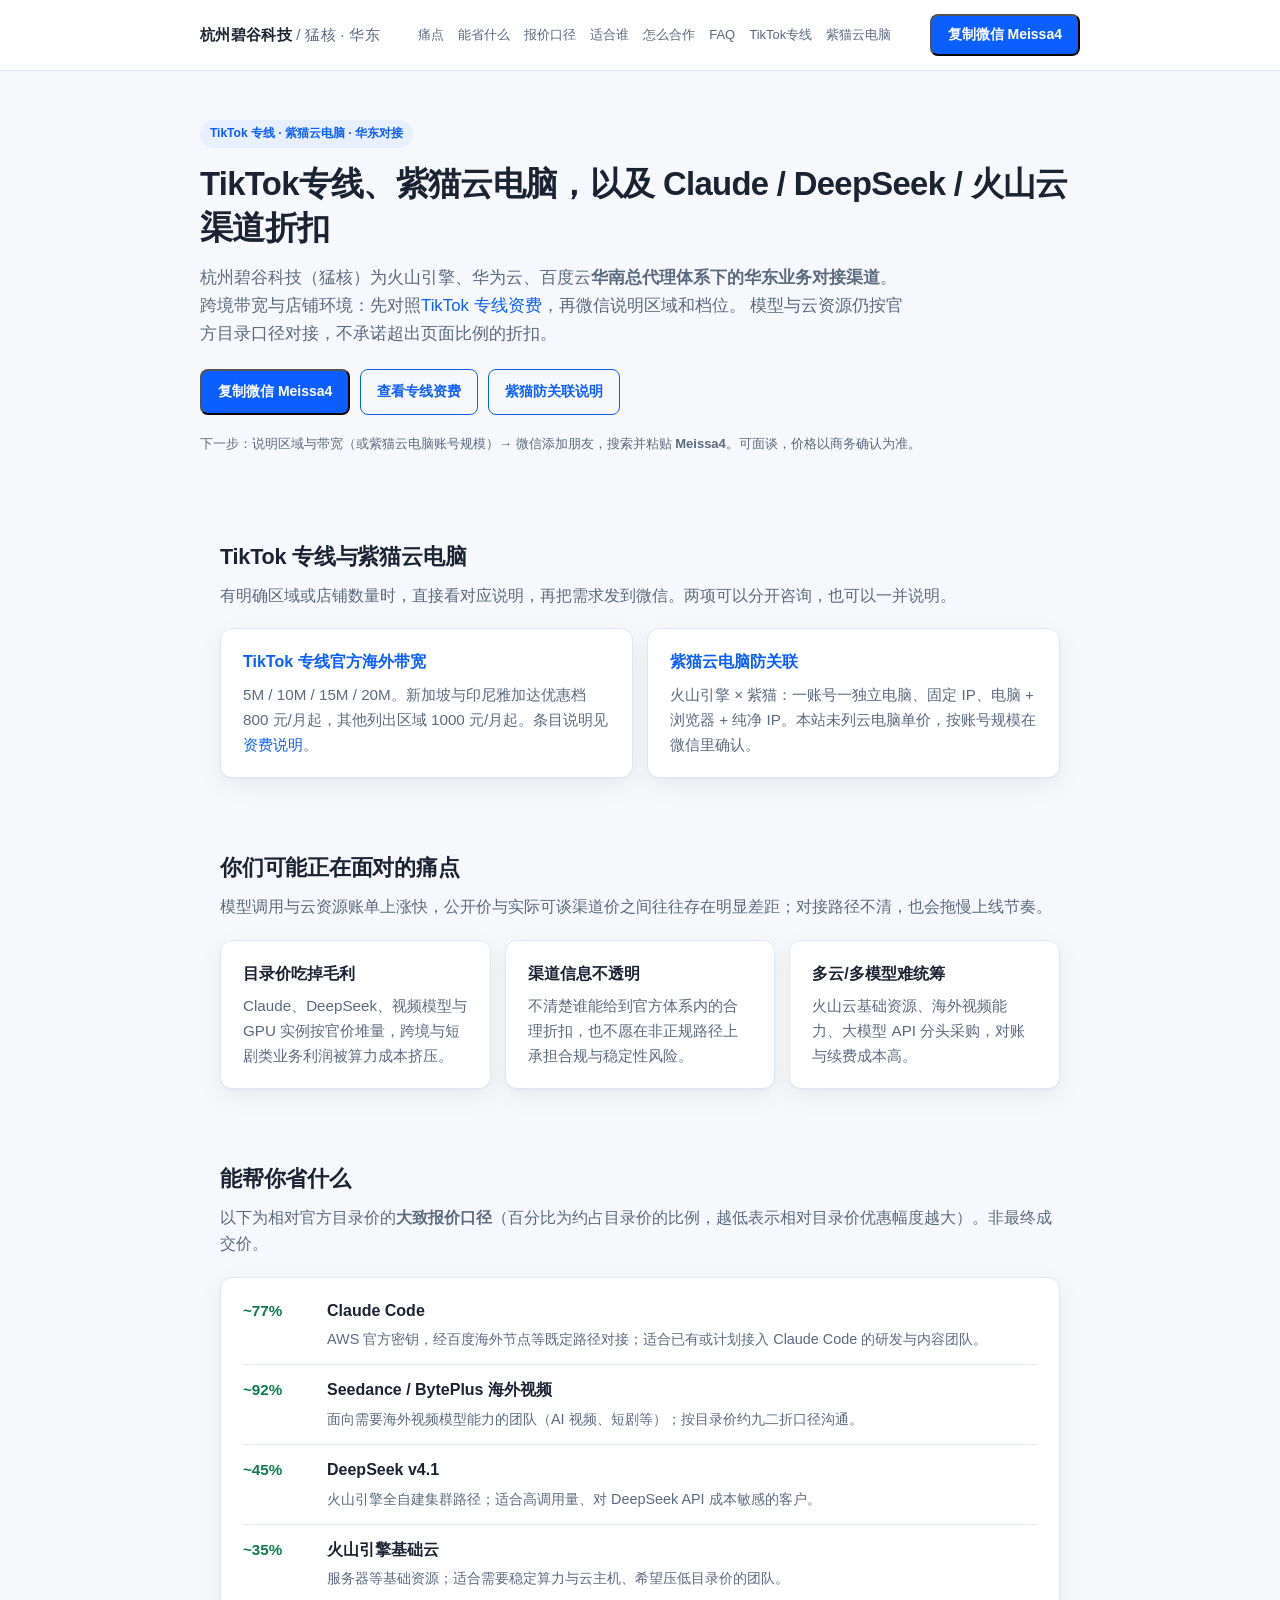
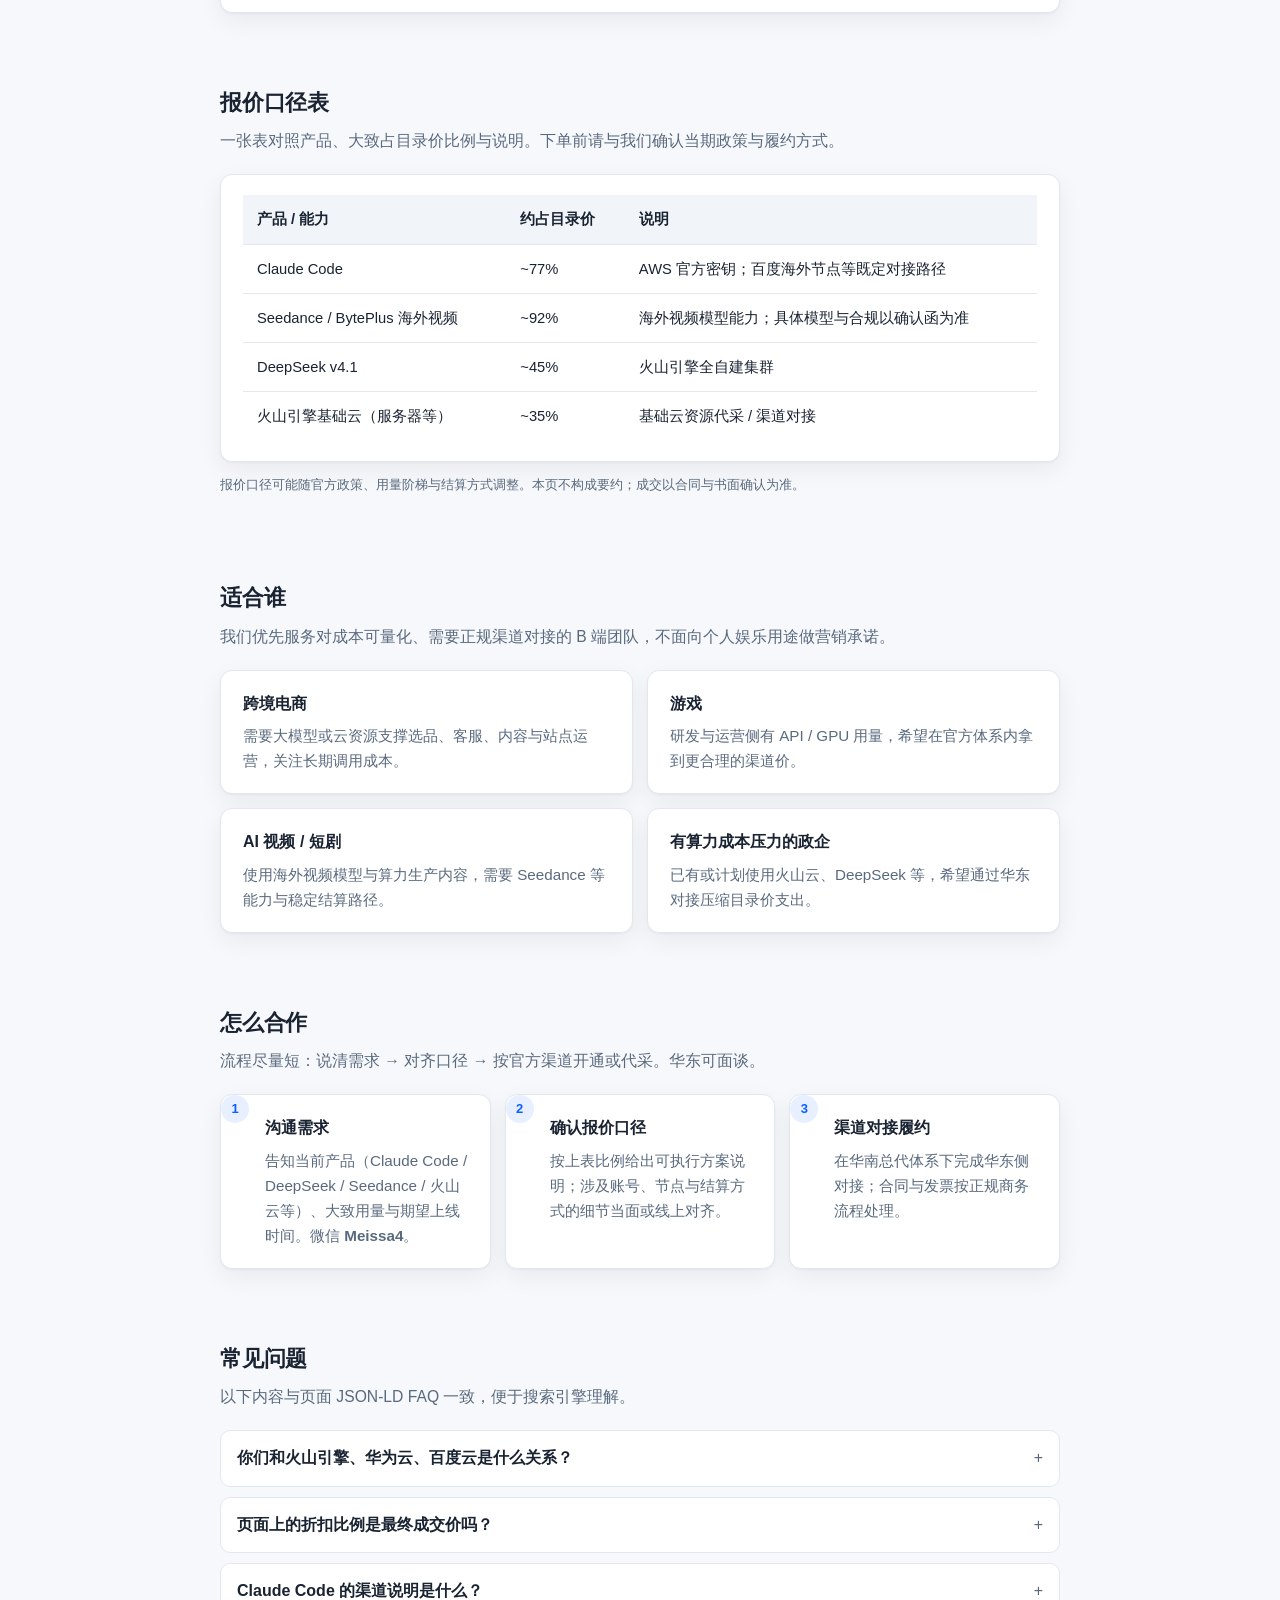
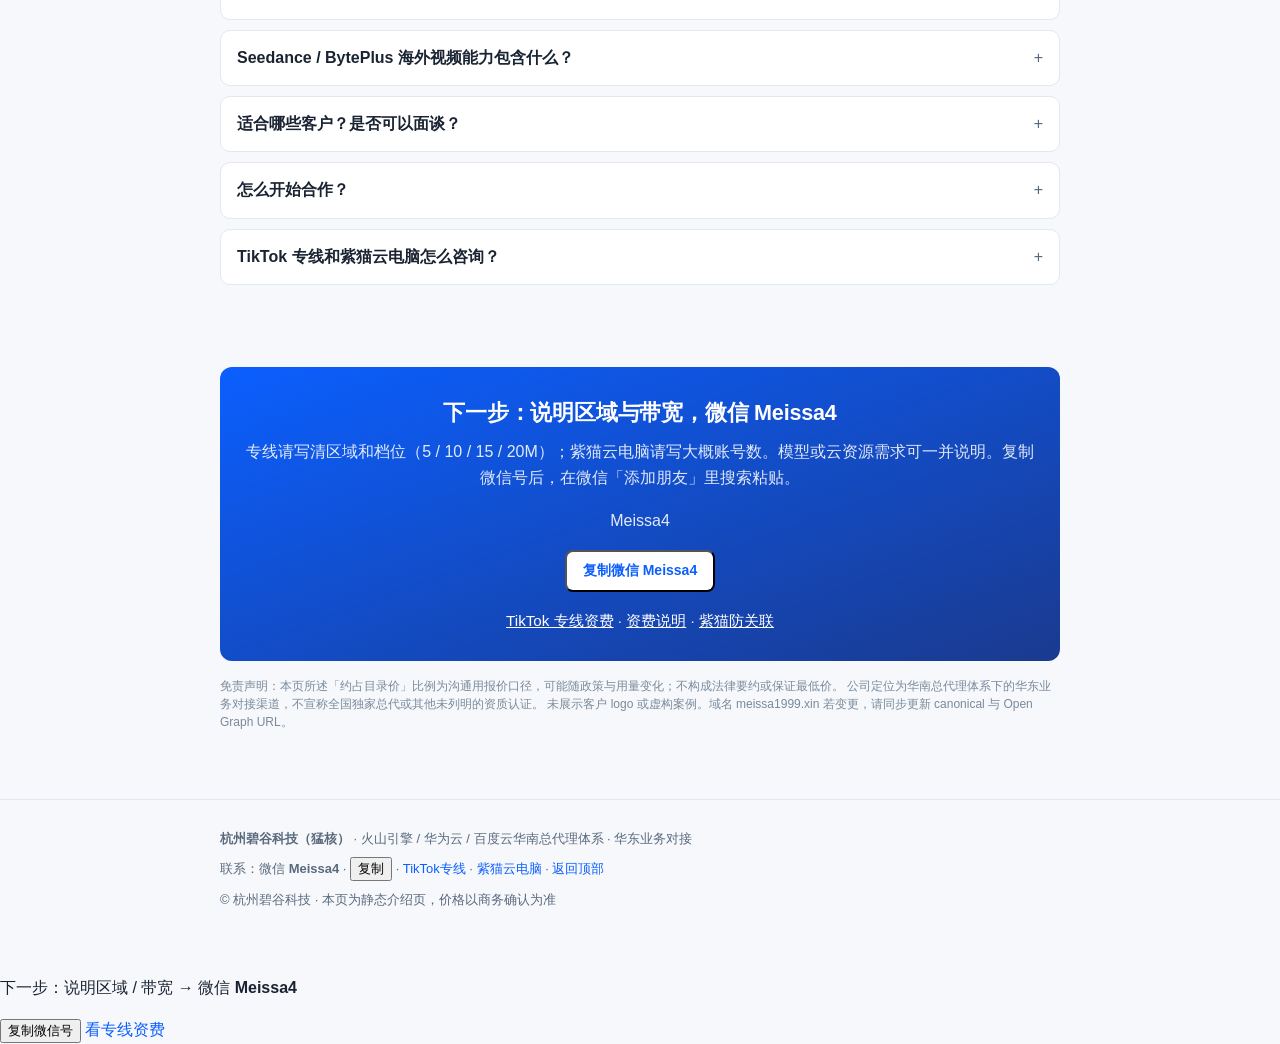
==== commit 21c55a91: "Add WeChat conversion CTAs and TikTok/紫猫 support pages. Make Meissa4 copyable from a sticky bar and " ====
--- a/docs/index.html
+++ b/docs/index.html
@@ -3,21 +3,24 @@
 <head>
   <meta charset="UTF-8">
   <meta name="viewport" content="width=device-width, initial-scale=1">
-  <title>Claude Code / DeepSeek / 火山云 GPU 官方渠道折扣｜杭州碧谷科技（猛核）华东</title>
-  <!-- Canonical：部署到正式域名后请改下方 URL；当前占位为 meissa1999.xin -->
+  <title>TikTok专线与紫猫云电脑｜Claude / DeepSeek / 火山云折扣｜猛核华东</title>
   <link rel="canonical" href="https://meissa1999.xin/">
-  <meta name="description" content="杭州碧谷科技（猛核）为火山引擎、华为云、百度云华南总代理体系下华东业务对接渠道。Claude Code、DeepSeek、Seedance 海外视频与火山云基础资源按官方渠道折扣对接，微信 Meissa4。">
-  <meta name="keywords" content="Claude Code 折扣,DeepSeek API 折扣,火山云 GPU 代采,Seedance 海外 价格,BytePlus 视频模型,火山引擎 折扣,百度云 海外节点,AI 算力成本,跨境电商 AI,短剧算力">
+  <meta name="description" content="杭州碧谷科技（猛核）华东对接 TikTok 专线（字节官方海外带宽 5–20M）与紫猫云电脑防关联，并提供 Claude Code、DeepSeek、火山云官方渠道折扣。说明区域与带宽，微信 Meissa4。">
+  <meta name="keywords" content="TikTok专线,紫猫云电脑,跨境店铺防关联,TikTok带宽资费,Claude Code 折扣,DeepSeek API 折扣,火山云 GPU 代采,Seedance 海外 价格">
   <meta name="robots" content="index,follow">
   <meta property="og:type" content="website">
   <meta property="og:locale" content="zh_CN">
   <meta property="og:url" content="https://meissa1999.xin/">
-  <meta property="og:title" content="Claude Code / DeepSeek / 火山云 GPU 官方渠道折扣｜杭州碧谷科技（猛核）">
-  <meta property="og:description" content="华南总代体系下华东对接：Claude Code、DeepSeek、Seedance 海外视频与火山云基础资源，按优势报价口径对接。微信 Meissa4。">
+  <meta property="og:title" content="TikTok专线与紫猫云电脑｜Claude / DeepSeek / 火山云折扣｜猛核华东">
+  <meta property="og:description" content="TikTok 专线官方海外带宽与紫猫云电脑防关联，以及 Claude Code、DeepSeek、火山云渠道折扣。说明区域与带宽，微信 Meissa4。">
   <meta property="og:site_name" content="杭州碧谷科技（猛核）">
   <meta name="twitter:card" content="summary">
-  <meta name="twitter:title" content="Claude Code / DeepSeek / 火山云 GPU 官方渠道折扣｜猛核华东">
-  <meta name="twitter:description" content="官方渠道折扣对接 Claude Code、DeepSeek、Seedance 与火山云。微信 Meissa4。">
+  <meta name="twitter:title" content="TikTok专线与紫猫云电脑｜猛核华东">
+  <meta name="twitter:description" content="说明区域与带宽后微信 Meissa4。另有 Claude、DeepSeek、火山云渠道折扣。">
+  <!-- 全站钩子：/assets/analytics.js（GA4 ID 留空，勿填虚构 G-XXXX）、/assets/convert.js（复制微信号）。 -->
+  <link rel="stylesheet" href="/assets/convert.css">
+  <script src="/assets/analytics.js" defer></script>
+  <script src="/assets/convert.js" defer></script>
   <style>
     :root {
       --bg: #f6f8fb;
@@ -349,6 +352,46 @@
           "@type": "Answer",
           "text": "先说明当前用量与产品需求，我们给出对应报价口径与对接路径；确认方案后按官方渠道流程开通或代采。联系微信 Meissa4。"
         }
+      },
+      {
+        "@type": "Question",
+        "name": "TikTok 专线和紫猫云电脑怎么咨询？",
+        "acceptedAnswer": {
+          "@type": "Answer",
+          "text": "先看 TikTok 专线资费页，确定区域和带宽档位（5M / 10M / 15M / 20M）；如需店铺隔离，另说明紫猫云电脑大概账号规模。然后复制微信号 Meissa4，在微信「添加朋友」中搜索粘贴。公开联系只有这个微信号。"
+        }
+      }
+    ]
+  }
+  </script>
+  <script type="application/ld+json">
+  {
+    "@context": "https://schema.org",
+    "@graph": [
+      {
+        "@type": "Organization",
+        "@id": "https://meissa1999.xin/#org",
+        "name": "杭州碧谷科技（猛核）",
+        "url": "https://meissa1999.xin/",
+        "areaServed": "华东",
+        "description": "华南总代理体系下的华东业务对接。公开联系仅微信 Meissa4。"
+      },
+      {
+        "@type": "WebSite",
+        "@id": "https://meissa1999.xin/#website",
+        "name": "杭州碧谷科技（猛核）",
+        "url": "https://meissa1999.xin/",
+        "inLanguage": "zh-CN",
+        "publisher": { "@id": "https://meissa1999.xin/#org" }
+      },
+      {
+        "@type": "WebPage",
+        "@id": "https://meissa1999.xin/#webpage",
+        "url": "https://meissa1999.xin/",
+        "name": "TikTok专线与紫猫云电脑｜Claude / DeepSeek / 火山云折扣",
+        "isPartOf": { "@id": "https://meissa1999.xin/#website" },
+        "about": { "@id": "https://meissa1999.xin/#org" },
+        "inLanguage": "zh-CN"
       }
     ]
   }
@@ -366,25 +409,45 @@
         <a href="#coop">怎么合作</a>
         <a href="#faq">FAQ</a>
         <a href="/tiktok-line/">TikTok专线</a>
+        <a href="/zimao-cloud/">紫猫云电脑</a>
       </nav>
-      <a class="cta-btn" href="#contact">微信 Meissa4</a>
+      <button type="button" class="cta-btn js-copy-wechat" data-wechat="Meissa4">复制微信 Meissa4</button>
     </div>
   </header>
 
   <main>
     <div class="wrap hero" id="top">
-      <div class="badge">官方渠道折扣 · 华东业务对接</div>
-      <h1>Claude Code、DeepSeek、火山云 GPU —— 按官方渠道折扣对接</h1>
+      <div class="badge">TikTok 专线 · 紫猫云电脑 · 华东对接</div>
+      <h1>TikTok专线、紫猫云电脑，以及 Claude / DeepSeek / 火山云渠道折扣</h1>
       <p class="lead">
-        杭州碧谷科技（猛核）为火山引擎、华为云、百度云<strong>华南总代理体系下的华东业务负责人渠道</strong>。
-        面向有算力与模型成本压力的团队，提供可核对、可面谈的报价口径，不承诺超出目录比例的夸张折扣。
+        杭州碧谷科技（猛核）为火山引擎、华为云、百度云<strong>华南总代理体系下的华东业务对接渠道</strong>。
+        跨境带宽与店铺环境：先对照<a href="/tiktok-line/">TikTok 专线资费</a>，再微信说明区域和档位。
+        模型与云资源仍按官方目录口径对接，不承诺超出页面比例的折扣。
       </p>
       <div class="hero-actions">
-        <a class="cta-btn" href="#contact">加微信 Meissa4</a>
-        <a class="cta-btn ghost" href="#pricing">查看报价口径表</a>
-      </div>
-      <p class="note">软性邀约：微信 Meissa4 · 可面谈 · 邮件回邮即可 · 具体价格以商务确认为准</p>
+        <button type="button" class="cta-btn js-copy-wechat" data-wechat="Meissa4">复制微信 Meissa4</button>
+        <a class="cta-btn ghost" href="/tiktok-line/">查看专线资费</a>
+        <a class="cta-btn ghost" href="/zimao-cloud/">紫猫防关联说明</a>
+      </div>
+      <p class="note">下一步：说明区域与带宽（或紫猫云电脑账号规模）→ 微信添加朋友，搜索并粘贴 <strong class="wx-id">Meissa4</strong>。可面谈，价格以商务确认为准。</p>
     </div>
+
+    <section id="tiktok">
+      <div class="wrap">
+        <h2>TikTok 专线与紫猫云电脑</h2>
+        <p class="section-intro">有明确区域或店铺数量时，直接看对应说明，再把需求发到微信。两项可以分开咨询，也可以一并说明。</p>
+        <div class="grid grid-2">
+          <div class="card pain-item">
+            <h3><a href="/tiktok-line/">TikTok 专线官方海外带宽</a></h3>
+            <p>5M / 10M / 15M / 20M。新加坡与印尼雅加达优惠档 800 元/月起，其他列出区域 1000 元/月起。条目说明见 <a href="/tiktok-line/zifei/">资费说明</a>。</p>
+          </div>
+          <div class="card pain-item">
+            <h3><a href="/zimao-cloud/">紫猫云电脑防关联</a></h3>
+            <p>火山引擎 × 紫猫：一账号一独立电脑、固定 IP、电脑 + 浏览器 + 纯净 IP。本站未列云电脑单价，按账号规模在微信里确认。</p>
+          </div>
+        </div>
+      </div>
+    </section>
 
     <section id="pain">
       <div class="wrap">
@@ -561,17 +624,21 @@
           <summary>怎么开始合作？</summary>
           <p>先说明当前用量与产品需求，我们给出对应报价口径与对接路径；确认方案后按官方渠道流程开通或代采。联系微信 Meissa4。</p>
         </details>
+        <details>
+          <summary>TikTok 专线和紫猫云电脑怎么咨询？</summary>
+          <p>先看 <a href="/tiktok-line/">TikTok 专线</a>资费，确定区域和带宽档位（5M / 10M / 15M / 20M）；如需店铺隔离，另说明紫猫云电脑大概账号规模（见 <a href="/zimao-cloud/">防关联说明</a>）。然后复制微信号 Meissa4，在微信「添加朋友」中搜索粘贴。公开联系只有这个微信号。</p>
+        </details>
       </div>
     </section>
 
     <section id="contact">
       <div class="wrap">
         <div class="cta-band">
-          <h2>下一步：直接沟通报价口径</h2>
-          <p>华东业务对接 · 官方渠道折扣 · 可面谈。不冷呼叫扰，说明需求即可。</p>
-          <p class="phone"><a href="#contact">微信 Meissa4</a></p>
-          <p style="margin-bottom:16px;font-size:0.95rem;">邮件：回邮即可（本页未强制留邮箱）</p>
-          <a class="cta-btn" href="#contact">加微信 Meissa4</a>
+          <h2>下一步：说明区域与带宽，微信 Meissa4</h2>
+          <p>专线请写清区域和档位（5 / 10 / 15 / 20M）；紫猫云电脑请写大概账号数。模型或云资源需求可一并说明。复制微信号后，在微信「添加朋友」里搜索粘贴。</p>
+          <p class="wechat"><span class="wx-id">Meissa4</span></p>
+          <button type="button" class="cta-btn js-copy-wechat" data-wechat="Meissa4">复制微信 Meissa4</button>
+          <p style="margin:16px 0 0;font-size:0.95rem;"><a href="/tiktok-line/" style="color:#fff;text-decoration:underline;">TikTok 专线资费</a> · <a href="/tiktok-line/zifei/" style="color:#fff;text-decoration:underline;">资费说明</a> · <a href="/zimao-cloud/" style="color:#fff;text-decoration:underline;">紫猫防关联</a></p>
         </div>
         <p class="disclaimer">
           免责声明：本页所述「约占目录价」比例为沟通用报价口径，可能随政策与用量变化；不构成法律要约或保证最低价。
@@ -585,9 +652,18 @@
   <footer>
     <div class="wrap">
       <p><strong>杭州碧谷科技（猛核）</strong> · 火山引擎 / 华为云 / 百度云华南总代理体系 · 华东业务对接</p>
-      <p>联系：微信 <strong>Meissa4</strong> · <a href="#top">返回顶部</a></p>
+      <p>联系：微信 <strong class="wx-id">Meissa4</strong> · <button type="button" class="js-copy-wechat compact" data-wechat="Meissa4">复制</button> · <a href="/tiktok-line/">TikTok专线</a> · <a href="/zimao-cloud/">紫猫云电脑</a> · <a href="#top">返回顶部</a></p>
       <p>© 杭州碧谷科技 · 本页为静态介绍页，价格以商务确认为准</p>
     </div>
   </footer>
+  <div class="sticky-cta" role="region" aria-label="微信咨询">
+    <div class="sticky-cta-inner">
+      <p>下一步：说明区域 / 带宽 → 微信 <strong class="wx-id">Meissa4</strong></p>
+      <div class="sticky-cta-actions">
+        <button type="button" class="js-copy-wechat" data-wechat="Meissa4">复制微信号</button>
+        <a class="ghost-link" href="/tiktok-line/#pricing">看专线资费</a>
+      </div>
+    </div>
+  </div>
 </body>
 </html>
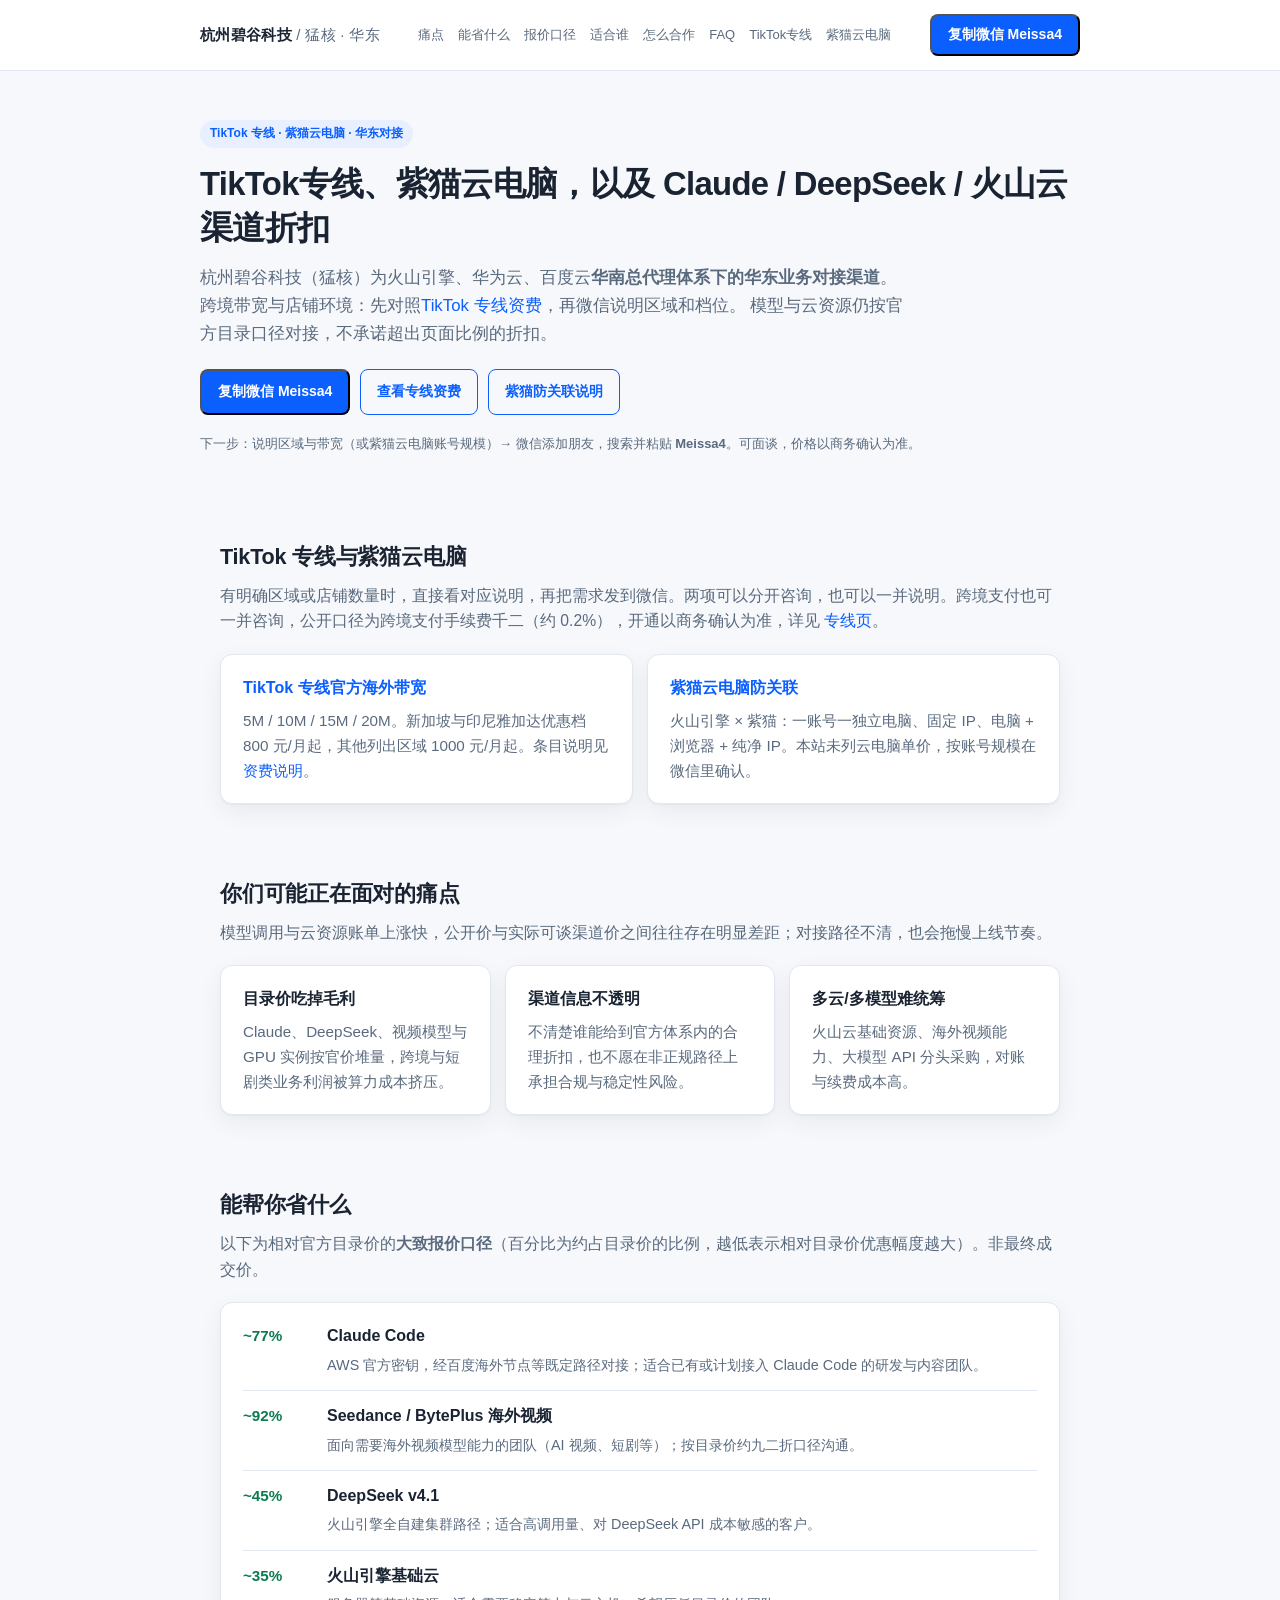
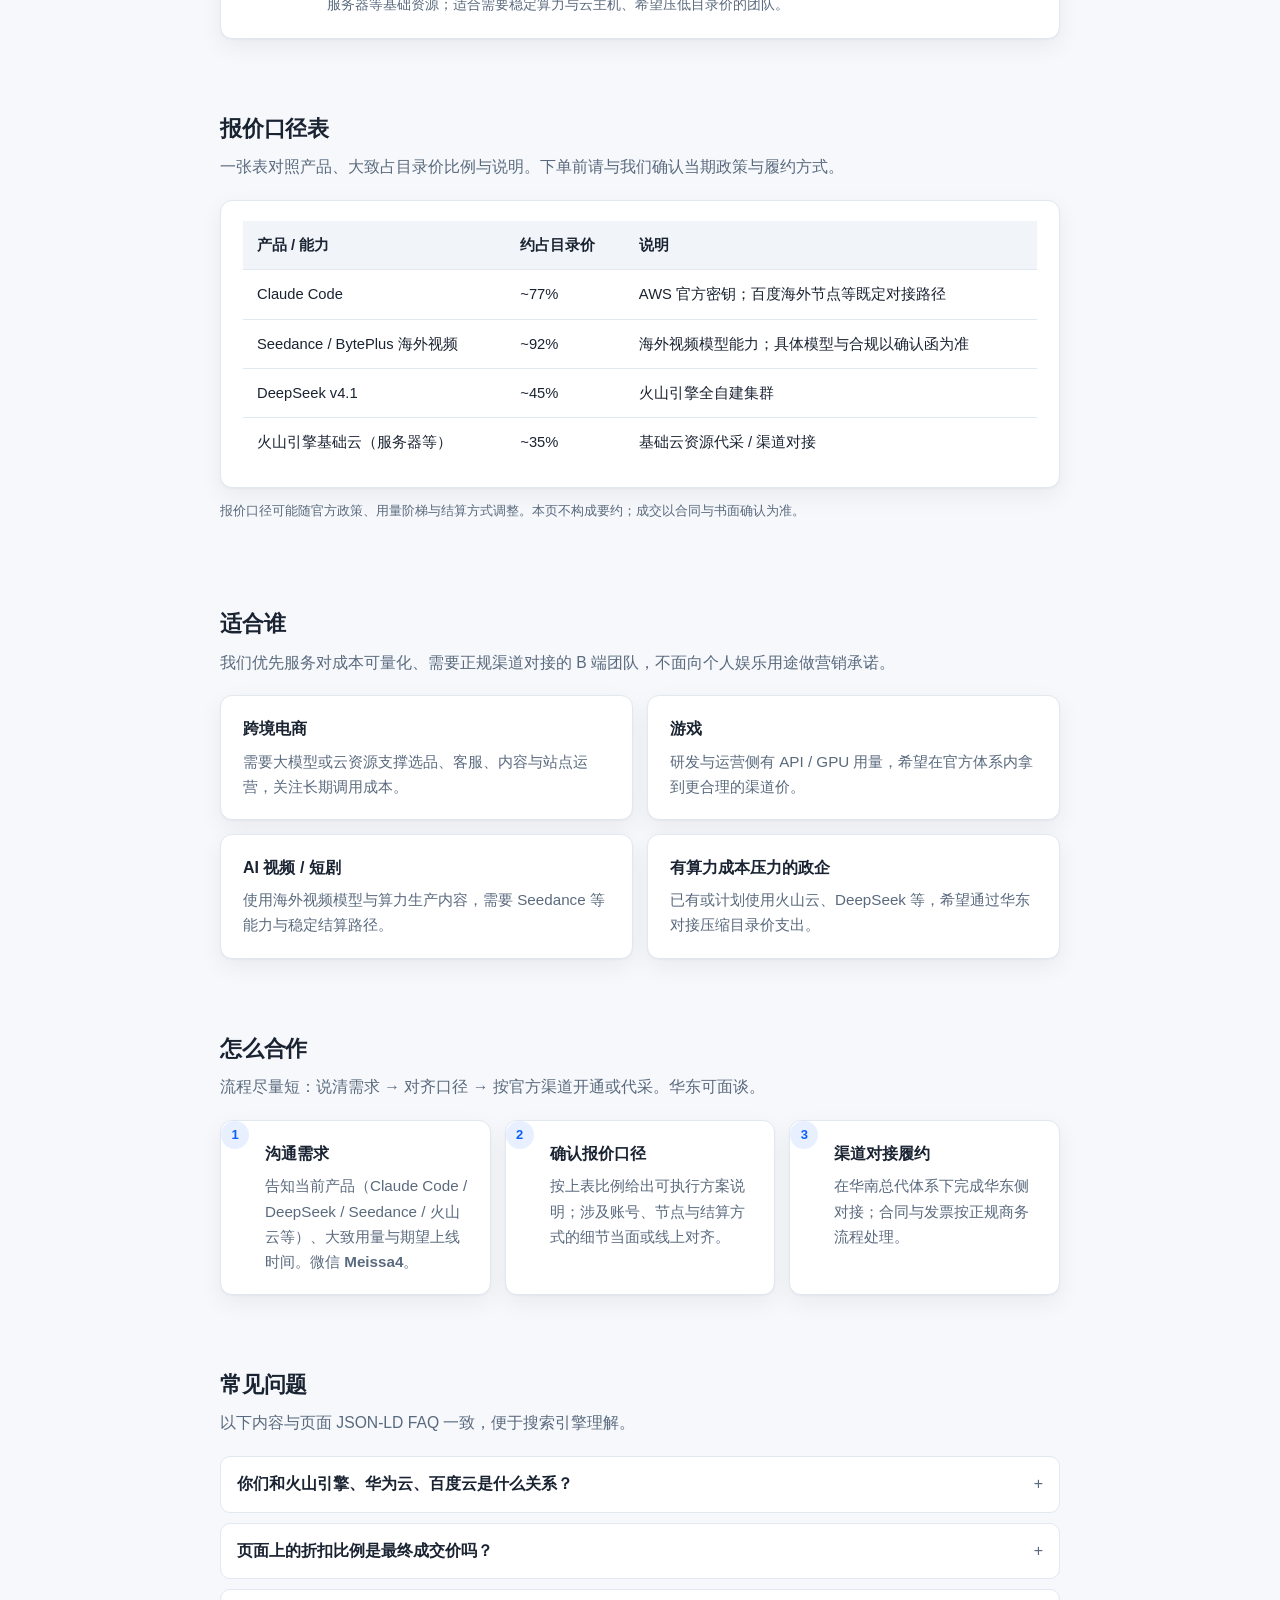
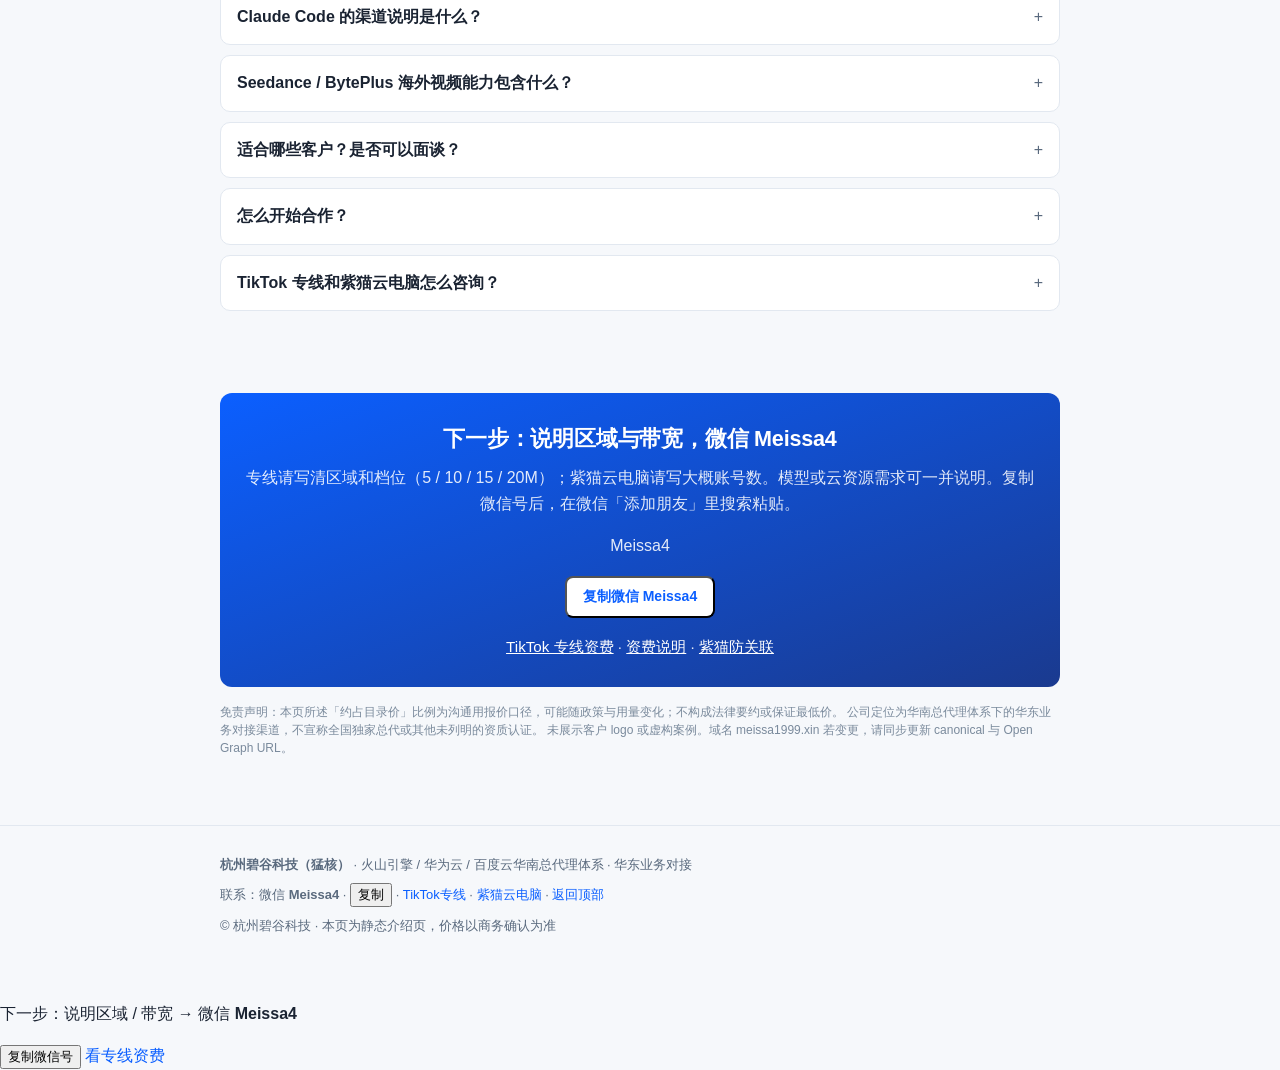
==== commit f2d28d1e: "TikTok专线：补充跨境支付手续费千二公开口径 在专线页写明跨境支付可与专线、紫猫分开或一并咨询，手续费公开口径为千二（约 0.2%），开通以商务确认为准。FAQ 与 FAQPage JSON-LD" ====
--- a/docs/index.html
+++ b/docs/index.html
@@ -435,7 +435,7 @@
     <section id="tiktok">
       <div class="wrap">
         <h2>TikTok 专线与紫猫云电脑</h2>
-        <p class="section-intro">有明确区域或店铺数量时，直接看对应说明，再把需求发到微信。两项可以分开咨询，也可以一并说明。</p>
+        <p class="section-intro">有明确区域或店铺数量时，直接看对应说明，再把需求发到微信。两项可以分开咨询，也可以一并说明。跨境支付也可一并咨询，公开口径为跨境支付手续费千二（约 0.2%），开通以商务确认为准，详见 <a href="/tiktok-line/#pay">专线页</a>。</p>
         <div class="grid grid-2">
           <div class="card pain-item">
             <h3><a href="/tiktok-line/">TikTok 专线官方海外带宽</a></h3>
